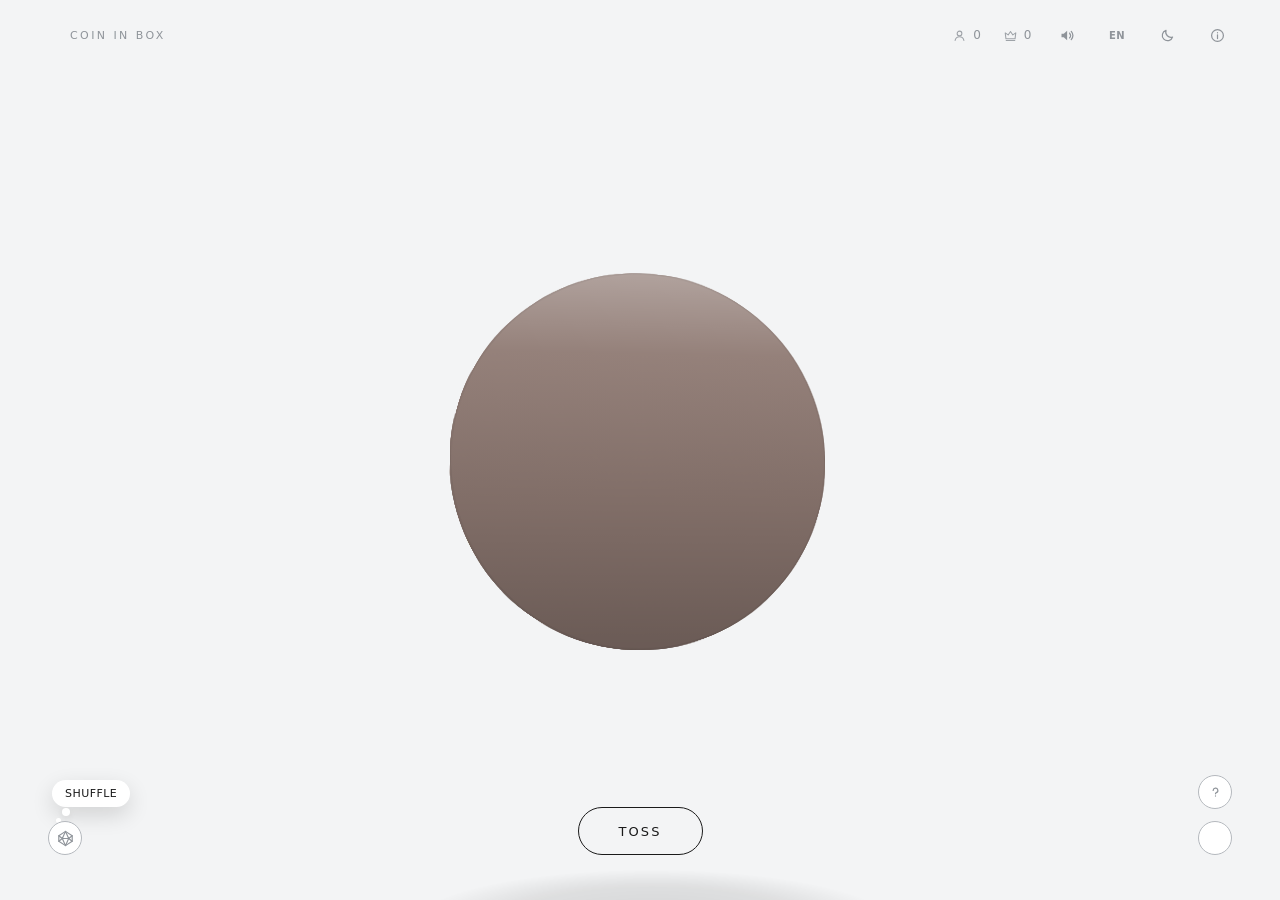
==== index.html @ 604a8e52 "deploy: maycristina/coin-in-box-fonte@d5556378e08afbc11919fba3c4a39d6622971dbf" ====
<!doctype html>
<html lang="pt-BR">

<head>
  <!-- © 2026 Mayara Cristina Nascimento. Todos os direitos reservados. https://maycristina.github.io -->
  <meta charset="utf-8">
  <meta name="viewport" content="width=device-width,initial-scale=1,viewport-fit=cover">
  <title>Coin in box</title>
  <meta name="description"
    content="Coin in box é um jogo simples, que consiste em se atirar uma moeda ao ar para então verificar qual de seus lados ficou voltado para cima após sua queda.">
  <meta property="og:title" content="Coin in box">
  <meta property="og:description"
    content="Coin in box é um jogo simples, que consiste em se atirar uma moeda ao ar para então verificar qual de seus lados ficou voltado para cima após sua queda.">
  <meta property="og:locale" content="pt_BR">
  <meta property="og:locale:alternate" content="en_US">
  <meta name="twitter:card" content="summary">
  <meta name="twitter:title" content="Coin in box">
  <meta name="twitter:description"
    content="Coin in box is a simple game: you toss a coin into the air and then check which side landed face up.">
  <meta name="color-scheme" content="light dark">
  <script>
    (function () {
      var t = null;
      try { t = localStorage.getItem('coin-in-box:tema'); } catch (e) { }
      if (t !== 'claro' && t !== 'escuro') t = matchMedia('(prefers-color-scheme: dark)').matches ? 'escuro' : 'claro';
      document.documentElement.dataset.tema = t;
    })();
  </script>
  <meta name="robots" content="noimageindex">
  <link rel="icon" type="image/png" href="/favicon.png">
  <link rel="apple-touch-icon" href="/favicon.png">
  <script type='module' src='https://static.cloudflareinsights.com/beacon.min.js'
    data-cf-beacon='{"token": "fbd215c108ed4c8486694c6825f709f1"}'></script>
  <script type="module" crossorigin src="/assets/jogo-BWzRrnG4.js"></script>
  <link rel="modulepreload" crossorigin href="/assets/modulepreload-polyfill-B5Qt9EMX.js">
  <link rel="modulepreload" crossorigin href="/assets/textos-SmSfAekN.js">
  <link rel="stylesheet" crossorigin href="/assets/jogo-B8vvlmWL.css">
</head>

<body>
  <div id="app"></div>
</body>

</html>
---- assets/jogo-B8vvlmWL.css ----
:root{color-scheme:light;--fundo: #f3f4f5;--painel: #fff;--suave: #eceef0;--suave-2: #e4e7ea;--linha: #e6e8eb;--tinta: #1a1a1a;--apagado: #8f949a;--tenue: #b4b8bd;--contraste: #fff;--veu: rgba(0, 0, 0, .32);--sombra-painel: 0 10px 30px rgba(0, 0, 0, .16);--raio: clamp(78px, min(27vw, 21vh), 190px);--espessura: 16px}:root[data-tema=escuro]{color-scheme:dark;--fundo: #121417;--painel: #1d2024;--suave: #2a2e33;--suave-2: #33383e;--linha: #2c3035;--tinta: #eceef0;--apagado: #8b9198;--tenue: #565c63;--contraste: #121417;--veu: rgba(0, 0, 0, .55);--sombra-painel: 0 12px 34px rgba(0, 0, 0, .55)}*{margin:0;padding:0;box-sizing:border-box}html,body{min-height:100%;min-height:100dvh;overflow-x:hidden;overscroll-behavior:none;background:var(--fundo)}body{background:var(--fundo);transition:background-color .3s ease,color .3s ease;font-family:ui-sans-serif,system-ui,-apple-system,Segoe UI,Roboto,sans-serif;color:var(--tinta);-webkit-font-smoothing:antialiased;touch-action:manipulation;-webkit-tap-highlight-color:transparent}.sala{position:fixed;top:0;right:0;bottom:0;left:0;z-index:0;perspective:1400px;perspective-origin:50% 46%;display:grid;place-items:center}.rig{position:relative;grid-area:1 / 1;transform-style:preserve-3d;will-change:transform;transition:opacity .22s ease}.rig.corte{opacity:0}.arco{transform-style:preserve-3d;will-change:transform}.moeda{position:relative;width:calc(var(--raio) * 2);height:calc(var(--raio) * 2);transform-style:preserve-3d;will-change:transform;cursor:pointer;touch-action:none}.face{position:absolute;top:0;right:0;bottom:0;left:0;width:100%;height:100%;border-radius:50%;overflow:hidden;backface-visibility:hidden;-webkit-backface-visibility:hidden}.face canvas{display:block;width:100%;height:100%;transform:scale(var(--zoom, 1))}.sala,.imagem-protegida{user-select:none;-webkit-user-select:none;-webkit-touch-callout:none;-webkit-user-drag:none}.imagem-protegida{display:block}.frente{transform:translateZ(calc(var(--espessura) / 2))}.verso{transform:rotateX(180deg) translateZ(calc(var(--espessura) / 2))}.canto{position:absolute;top:0;right:0;bottom:0;left:0;transform-style:preserve-3d;pointer-events:none}.canto i{position:absolute;top:1px;right:1px;bottom:1px;left:1px;border-radius:50%;background:linear-gradient(to bottom,#ffffff4d,#ffffff0d 22%,#0000001a 62%,#00000042),var(--cor-canto, #b9bec5);box-shadow:inset 0 0 0 1px #00000014}.sombra{position:absolute;left:50%;top:50%;width:calc(var(--raio) * 2);height:calc(var(--raio) * 2);margin:calc(var(--raio) * -1) 0 0 calc(var(--raio) * -1);border-radius:50%;background:radial-gradient(closest-side,#00000057,#0000003d 52%,#0000 84%);transform:rotateX(-90deg) translateZ(calc(var(--raio) * 2.35 + var(--espessura)));will-change:transform,opacity;pointer-events:none}.spinner{position:relative;grid-area:1 / 1;width:calc(var(--raio) * .55);height:calc(var(--raio) * .55);border-radius:50%;border:3px solid var(--tenue);border-top-color:var(--tinta);opacity:0;transition:opacity .2s ease;pointer-events:none;animation:girar .8s linear infinite}.spinner.visivel{opacity:1}@keyframes girar{to{transform:rotate(360deg)}}@media(prefers-reduced-motion:reduce){.spinner{animation:none}}.ui{position:fixed;top:0;right:0;bottom:0;left:0;z-index:1;pointer-events:none;display:flex;flex-direction:column;justify-content:space-between;padding:calc(20px + env(safe-area-inset-top)) calc(clamp(16px,5vw,48px) + env(safe-area-inset-right)) calc(clamp(22px,5vh,56px) + env(safe-area-inset-bottom)) calc(clamp(16px,5vw,48px) + env(safe-area-inset-left))}.topo{display:flex;justify-content:space-between;align-items:center;min-height:30px;gap:16px}.rotulo{display:flex;align-items:center;gap:7px;min-width:0;font-size:11px;line-height:1;letter-spacing:.22em;text-transform:uppercase;color:var(--apagado);font-variant-numeric:tabular-nums}.rotulo span{overflow:hidden;text-overflow:ellipsis;white-space:nowrap}.rotulo .bandeira{width:15px;height:11px;object-fit:cover;border-radius:2px;opacity:.45;flex:none}.direita{display:flex;align-items:center;flex:none;gap:clamp(10px,2.4vw,20px)}.placar{display:flex;align-items:center;gap:clamp(14px,3vw,22px);color:var(--apagado)}.som{pointer-events:auto;display:inline-flex;align-items:center;justify-content:center;width:30px;height:30px;min-height:0;padding:0;margin:0;border:none;border-radius:50%;background:transparent;color:var(--apagado);text-transform:none;letter-spacing:normal;transition:color .25s ease,background .25s ease,transform .2s ease}#somToggle:hover{background:transparent;color:var(--tinta)}#somToggle:active{background:transparent;color:var(--tinta);transform:scale(.9)}#somToggle:focus-visible{outline:2px solid var(--tinta);outline-offset:2px}.som .mudox{opacity:0;transition:opacity .2s ease}.som[aria-pressed=true] .onda{opacity:0}.som[aria-pressed=true] .mudox{opacity:1}@media(hover:none){#somToggle:hover{color:var(--apagado)}#somToggle:active{color:var(--tinta)}}.idioma{pointer-events:auto;display:inline-flex;align-items:center;justify-content:center;width:30px;height:30px;min-height:0;padding:0;border:none;border-radius:50%;background:transparent;color:var(--apagado);font-size:10px;font-weight:600;letter-spacing:.03em;text-transform:none;transition:color .25s ease,background .25s ease,transform .2s ease}#idiomaBtn:hover{background:transparent;color:var(--tinta)}#idiomaBtn:active{background:transparent;color:var(--tinta);transform:scale(.9)}#idiomaBtn:focus-visible{outline:2px solid var(--tinta);outline-offset:2px}.tema{pointer-events:auto;display:inline-flex;align-items:center;justify-content:center;width:30px;height:30px;min-height:0;padding:0;border:none;border-radius:50%;background:transparent;color:var(--apagado);text-transform:none;letter-spacing:normal;transition:color .25s ease,background .25s ease,transform .2s ease}#temaBtn:hover{background:transparent;color:var(--tinta)}#temaBtn:active{background:transparent;color:var(--tinta);transform:scale(.9)}#temaBtn:focus-visible{outline:2px solid var(--tinta);outline-offset:2px}.menu-info-btn{pointer-events:auto;display:inline-flex;align-items:center;justify-content:center;width:30px;height:30px;min-height:0;padding:0;border:none;border-radius:50%;background:transparent;color:var(--apagado);text-transform:none;letter-spacing:normal;transition:color .25s ease,background .25s ease,transform .2s ease}#menuInfoBtn:hover{background:transparent;color:var(--tinta)}#menuInfoBtn:active{background:transparent;color:var(--tinta);transform:scale(.9)}#menuInfoBtn:focus-visible{outline:2px solid var(--tinta);outline-offset:2px}@media(hover:none){#idiomaBtn:hover{color:var(--apagado)}#idiomaBtn:active{color:var(--tinta)}#menuInfoBtn:hover,#temaBtn:hover{color:var(--apagado)}#menuInfoBtn:active{color:var(--tinta)}}.menu-info-painel{position:fixed;top:calc(58px + env(safe-area-inset-top));right:calc(clamp(16px,5vw,48px) + env(safe-area-inset-right));z-index:6;pointer-events:auto;width:min(270px,calc(100vw - 32px));background:var(--painel);border-radius:16px;padding:14px 16px;box-shadow:var(--sombra-painel)}.menu-info-fechar{position:absolute;top:17px;right:8px;display:inline-flex;align-items:center;justify-content:center;min-height:0;width:22px;height:22px;padding:0;border:none;background:transparent;color:var(--tenue);font-size:16px;line-height:1;letter-spacing:normal;text-transform:none;border-radius:50%}#menuInfoFechar:hover{background:var(--suave);color:var(--tinta)}#menuInfoFechar:active{transform:scale(.9)}.menu-info-voltar{position:absolute;top:17px;left:8px;min-height:0;width:22px;height:22px;padding:0;border:none;background:transparent;color:var(--tenue);letter-spacing:normal;text-transform:none;border-radius:50%;display:inline-flex;align-items:center;justify-content:center}#menuInfoVoltar:hover{background:var(--suave);color:var(--tinta)}#menuInfoVoltar:active{transform:scale(.9)}.menu-info-lista{list-style:none;display:flex;flex-direction:column;gap:2px;padding-top:24px}.menu-info-lista button{display:block;width:100%;min-height:0;padding:10px 8px;border:none;border-radius:10px;background:transparent;color:var(--tinta);font:inherit;font-size:13px;font-weight:500;letter-spacing:normal;text-transform:none;text-align:left;cursor:pointer;transition:background .2s ease}.menu-info-lista a{display:block;padding:10px 8px;border-radius:10px;color:var(--tinta);font-size:13px;font-weight:500;text-decoration:none;transition:background .2s ease}.menu-info-lista a:hover{background:var(--suave)}.menu-info-lista a:active{background:var(--suave-2)}.menu-info-lista a:focus-visible{outline:2px solid var(--tinta);outline-offset:-2px}.menu-info-lista button:hover{background:var(--suave);color:var(--tinta)}.menu-info-lista button:active{transform:none;background:var(--suave-2)}.menu-info-lista button:focus-visible{outline:2px solid var(--tinta);outline-offset:-2px}.menu-info-conteudo{padding-top:0}.menu-info-rolagem{max-height:calc(100vh - 190px - env(safe-area-inset-top) - env(safe-area-inset-bottom));max-height:calc(100dvh - 190px - env(safe-area-inset-top) - env(safe-area-inset-bottom));overflow-y:auto;overscroll-behavior:contain;scrollbar-width:thin;margin-right:-10px;padding-right:10px}.menu-info-secao+.menu-info-secao{margin-top:4px}.menu-info-subtitulo{font-size:12.5px;font-weight:600;margin-bottom:4px}.menu-info-itens{font-size:12.5px;line-height:1.5;color:var(--tinta);margin:0 0 12px;padding-left:16px}.menu-info-itens li+li{margin-top:6px}.menu-info-titulo{font-size:13px;font-weight:600;line-height:28px;padding-right:20px;padding-left:18px;margin-bottom:8px}.menu-info-cabeca{display:flex;align-items:center;gap:6px;margin-bottom:8px;padding-right:28px}.menu-info-cabeca .menu-info-titulo{flex:1;padding-right:0;margin-bottom:0}.menu-info-ouvir{text-decoration:none;flex:none;display:inline-flex;align-items:center;justify-content:center;width:26px;height:26px;min-height:0;padding:0;border:1px solid var(--linha);border-radius:50%;background:transparent;color:var(--apagado);letter-spacing:normal;text-transform:none}.curiosidade-cabeca{display:flex;align-items:center;gap:6px;margin-bottom:8px;padding-right:28px}.curiosidade-cabeca .curiosidade-titulo{flex:1;padding-right:0;margin-bottom:0}#lerCuriosidade:hover:not(:disabled),#lerSobre:hover:not(:disabled),.menu-info-abrir:hover{background:var(--suave);color:var(--tinta)}#lerCuriosidade[aria-pressed=true],#lerSobre[aria-pressed=true]{border-color:var(--tinta);color:var(--tinta)}#lerCuriosidade:focus-visible,#lerSobre:focus-visible,.menu-info-abrir:focus-visible{outline:2px solid var(--tinta);outline-offset:2px}.menu-info-texto{font-size:12.5px;line-height:1.5;color:var(--tinta);margin-bottom:12px}.menu-info-email{width:100%;min-height:42px;padding:11px 20px;font-size:12px}.marca{display:inline-flex;align-items:center;gap:7px}.marca svg{display:block;flex:none;opacity:.85}.marca b{font-size:12px;font-weight:500;letter-spacing:.06em;font-variant-numeric:tabular-nums;min-width:1ch}.pop-placar{position:fixed;left:0;top:0;transform:translate(-50%);font-size:12px;font-weight:600;letter-spacing:.04em;font-variant-numeric:tabular-nums;color:var(--tinta);opacity:0;pointer-events:none;z-index:2}.pop-placar.subindo{animation:subirPlacar 2.7s ease-out}@keyframes subirPlacar{0%{opacity:1;transform:translate(-50%)}to{opacity:0;transform:translate(-50%,var(--dist, -60px))}}@media(prefers-reduced-motion:reduce){.pop-placar.subindo{animation:desvanecerPlacar 2.7s ease-out}}@keyframes desvanecerPlacar{0%{opacity:1}to{opacity:0}}.rodape{display:flex;flex-direction:column;align-items:center;gap:clamp(12px,2.4vh,22px)}button{pointer-events:auto;font:inherit;font-size:13px;font-weight:500;letter-spacing:.16em;text-transform:uppercase;min-height:48px;padding:15px clamp(30px,9vw,40px);border:1px solid var(--tinta);background:transparent;color:var(--tinta);border-radius:999px;cursor:pointer;transition:background .35s ease,color .35s ease,opacity .35s ease,transform .2s ease}button:hover:not(:disabled){background:var(--tinta);color:var(--contraste)}button:active:not(:disabled){transform:scale(.97)}button:disabled{opacity:.25;cursor:default}button:focus-visible{outline:2px solid var(--tinta);outline-offset:4px}#jogar svg{vertical-align:middle}#jogar.modo-icone{width:48px;height:48px;min-height:0;padding:0;border-radius:50%;letter-spacing:normal;text-transform:none}.bandeira-btn{position:absolute;right:calc(clamp(16px,5vw,48px) + env(safe-area-inset-right));bottom:calc(clamp(22px,5vh,56px) + env(safe-area-inset-bottom));pointer-events:auto;display:inline-flex;align-items:center;justify-content:center;width:34px;height:34px;min-height:0;padding:0;border:1px solid var(--tenue);border-radius:50%;background:var(--painel);overflow:hidden;transition:transform .2s ease,border-color .25s ease}.bandeira-btn canvas{width:100%;height:100%;object-fit:cover;display:block}#trocarMoeda:hover{background:var(--painel);border-color:var(--tinta)}#trocarMoeda:active{background:var(--painel);transform:scale(.9)}#trocarMoeda:focus-visible{outline:2px solid var(--tinta);outline-offset:3px}.diag-sensor{position:fixed;top:calc(8px + env(safe-area-inset-top));left:8px;z-index:20;pointer-events:none;display:flex;flex-direction:column;gap:2px;background:#000000c7;color:#fff;font-size:10px;line-height:1.4;font-family:ui-monospace,monospace;padding:8px 10px;border-radius:8px;max-width:220px}.diag-sensor b{font-size:10px;margin-bottom:2px}.aleatorio-dica{position:absolute;left:calc(clamp(16px,5vw,48px) + env(safe-area-inset-left) + 4px);bottom:calc(clamp(22px,5vh,56px) + env(safe-area-inset-bottom) + 48px);z-index:1;pointer-events:none;background:var(--painel);color:var(--tinta);font-size:11px;font-weight:500;letter-spacing:.04em;text-transform:uppercase;white-space:nowrap;padding:7px 13px;border-radius:999px;box-shadow:0 8px 22px #00000024}.aleatorio-dica:before,.aleatorio-dica:after{content:"";position:absolute;border-radius:50%;background:var(--painel);box-shadow:0 3px 8px #0000001a}.aleatorio-dica:before{left:10px;bottom:-9px;width:8px;height:8px}.aleatorio-dica:after{left:4px;bottom:-16px;width:5px;height:5px}.aleatorio-btn{position:absolute;left:calc(clamp(16px,5vw,48px) + env(safe-area-inset-left));bottom:calc(clamp(22px,5vh,56px) + env(safe-area-inset-bottom));z-index:1;pointer-events:auto;display:inline-flex;align-items:center;justify-content:center;width:34px;height:34px;min-height:0;padding:0;border:1px solid var(--tenue);border-radius:50%;background:var(--painel);color:var(--apagado);transition:transform .2s ease,border-color .25s ease,color .25s ease}#aleatorioBtn:hover:not(:disabled){background:var(--painel);border-color:var(--tinta);color:var(--tinta)}#aleatorioBtn:active:not(:disabled){background:var(--painel);transform:scale(.9)}#aleatorioBtn:focus-visible{outline:2px solid var(--tinta);outline-offset:3px}@media(hover:none){#aleatorioBtn:hover:not(:disabled){border-color:var(--tenue);color:var(--apagado)}#aleatorioBtn:active:not(:disabled){border-color:var(--tinta);color:var(--tinta)}}.curiosidade-btn{position:absolute;right:calc(clamp(16px,5vw,48px) + env(safe-area-inset-right));bottom:calc(clamp(22px,5vh,56px) + env(safe-area-inset-bottom) + 46px);z-index:1;pointer-events:auto;display:inline-flex;align-items:center;justify-content:center;width:34px;height:34px;min-height:0;padding:0;border:1px solid var(--tenue);border-radius:50%;background:var(--painel);color:var(--apagado);transition:transform .2s ease,border-color .25s ease,color .25s ease}#curiosidadeBtn:hover{background:var(--painel);border-color:var(--tinta);color:var(--tinta)}#curiosidadeBtn:active{background:var(--painel);transform:scale(.9)}#curiosidadeBtn:focus-visible{outline:2px solid var(--tinta);outline-offset:3px}.curiosidade-btn.piscando{animation:piscarCuriosidade .8s ease-in-out 2}@keyframes piscarCuriosidade{0%,to{transform:scale(1);border-color:var(--tenue)}50%{transform:scale(1.16);border-color:var(--tinta);color:var(--tinta)}}@media(prefers-reduced-motion:reduce){.curiosidade-btn.piscando{animation:none}}.curiosidade-painel{position:fixed;right:calc(clamp(16px,5vw,48px) + env(safe-area-inset-right));bottom:calc(clamp(22px,5vh,56px) + env(safe-area-inset-bottom) + 90px);z-index:3;pointer-events:auto;width:min(260px,calc(100vw - 32px));background:var(--painel);border-radius:16px;padding:14px 16px;box-shadow:var(--sombra-painel)}.curiosidade-fade-enter-active,.curiosidade-fade-leave-active{transition:opacity .18s ease,transform .18s ease}.curiosidade-fade-enter-from,.curiosidade-fade-leave-to{opacity:0;transform:translateY(6px)}@media(prefers-reduced-motion:reduce){.curiosidade-fade-enter-active,.curiosidade-fade-leave-active{transition:none}}.curiosidade-fechar{position:absolute;top:17px;right:8px;display:inline-flex;align-items:center;justify-content:center;min-height:0;width:22px;height:22px;padding:0;border:none;background:transparent;color:var(--tenue);font-size:16px;line-height:1;letter-spacing:normal;text-transform:none;border-radius:50%}#curiosidadeFechar:hover{background:var(--suave);color:var(--tinta)}#curiosidadeFechar:active{transform:scale(.9)}.curiosidade-titulo{font-size:13px;font-weight:600;line-height:28px;padding-right:20px;margin-bottom:8px}.curiosidade-lista{list-style:none;display:flex;flex-direction:column;gap:7px}.curiosidade-lista li{display:flex;flex-direction:column;gap:1px}.curiosidade-lista b{font-size:10px;font-weight:600;letter-spacing:.08em;text-transform:uppercase;color:var(--apagado)}.curiosidade-lista span{font-size:12.5px;line-height:1.4;color:var(--tinta)}.folha{position:fixed;top:0;right:0;bottom:0;left:0;z-index:5;display:flex;align-items:flex-end;justify-content:center}.folha-fundo{position:absolute;top:0;right:0;bottom:0;left:0;background:var(--veu);opacity:0;transition:opacity .3s ease;pointer-events:auto}.folha.aberta .folha-fundo{opacity:1}.folha-painel{position:relative;pointer-events:auto;display:flex;flex-direction:column;width:min(440px,100%);max-height:68vh;max-height:68dvh;background:var(--painel);border-radius:20px 20px 0 0;box-shadow:0 -12px 34px #00000024;opacity:0;transform:translateY(36px);transition:transform .26s cubic-bezier(.55,0,.75,.4),opacity .22s ease-in}.folha.aberta .folha-painel{opacity:1;transform:none;transition:transform .38s cubic-bezier(.23,1,.32,1),opacity .3s ease-out}.folha-topo{display:flex;gap:8px;padding:16px calc(18px + env(safe-area-inset-right)) 10px calc(18px + env(safe-area-inset-left));border-bottom:1px solid var(--linha)}.busca-moeda{flex:1;min-width:0;display:flex;align-items:center;gap:8px;height:38px;padding:0 14px;border-radius:999px;background:var(--suave);color:var(--apagado);transition:box-shadow .2s ease,background .2s ease}.busca-moeda:focus-within{background:var(--painel);box-shadow:inset 0 0 0 1.5px var(--tinta);color:var(--tinta)}.busca-moeda svg{flex:none}.busca-moeda input{flex:1;min-width:0;height:100%;border:none;outline:none;background:transparent;color:var(--tinta);font:inherit;font-size:13px}.busca-moeda input::placeholder{color:var(--apagado)}.busca-moeda input::-webkit-search-cancel-button{cursor:pointer}.ordem-moeda{position:relative;flex:none;display:flex;align-items:center;color:var(--apagado)}.ordem-moeda select{-moz-appearance:none;appearance:none;-webkit-appearance:none;height:38px;padding:0 28px 0 14px;border:1px solid var(--linha);border-radius:999px;background:var(--painel);color:var(--tinta);font:inherit;font-size:12px;font-weight:500;cursor:pointer;transition:border-color .2s ease}.ordem-moeda select:hover{border-color:var(--tenue)}.ordem-moeda select:focus-visible{outline:2px solid var(--tinta);outline-offset:2px}.ordem-moeda svg{position:absolute;right:12px;pointer-events:none}.folha-lista{overflow-y:auto;overscroll-behavior:contain;padding:8px calc(18px + env(safe-area-inset-right)) calc(22px + env(safe-area-inset-bottom)) calc(18px + env(safe-area-inset-left))}.folha-vazia{padding:22px 10px;font-size:13px;color:var(--apagado);text-align:center}.opcao-moeda{display:flex;align-items:center;gap:14px;width:100%;min-height:0;padding:12px 10px;border:none;border-radius:14px;background:transparent;color:var(--tinta);font:inherit;font-size:13px;letter-spacing:normal;text-transform:none;text-align:left;cursor:pointer;transition:background .2s ease}button.opcao-moeda:hover:not(:disabled){background:var(--suave);color:var(--tinta)}button.opcao-moeda:active:not(:disabled){transform:none}.opcao-moeda:focus-visible{outline:2px solid var(--tinta);outline-offset:-2px}.opcao-texto{display:flex;flex-direction:column;gap:2px;min-width:0}.opcao-nome,.opcao-ano{overflow:hidden;text-overflow:ellipsis;white-space:nowrap}.opcao-ano{font-size:11px;color:var(--apagado)}.opcao-moeda canvas{width:28px;height:20px;object-fit:cover;border-radius:3px;flex:none;box-shadow:0 0 0 1px #00000014}.apenas-leitor{position:absolute;width:1px;height:1px;overflow:hidden;clip:rect(0 0 0 0);white-space:nowrap}@media(max-height:520px){.ui{justify-content:flex-end}.topo{display:none}button{min-height:44px;padding:12px 28px;font-size:12px}#jogar.modo-icone{width:44px;height:44px}}@media(max-width:400px){.rotulo{font-size:10px;letter-spacing:.16em}.placar{gap:10px}.direita{gap:4px}.topo{gap:8px}.marca svg{width:12px;height:12px}}@media(hover:none){button:hover:not(:disabled){background:transparent;color:var(--tinta)}button:active:not(:disabled){background:var(--tinta);color:var(--contraste)}#trocarMoeda:hover{border-color:var(--tenue)}#trocarMoeda:active{border-color:var(--tinta)}#curiosidadeBtn:hover{border-color:var(--tenue);color:var(--apagado)}#curiosidadeBtn:active{border-color:var(--tinta);color:var(--tinta)}}@media(prefers-reduced-motion:reduce){.folha-fundo,.folha-painel,.folha.aberta .folha-painel{transition:none}}.menu-info-creditos{margin-top:10px;padding-top:10px;border-top:1px solid var(--linha);font-size:11px;color:var(--tenue)}.menu-info-creditos a{color:inherit;text-decoration:none}.menu-info-estrela{display:inline-flex;vertical-align:-1px;margin-left:4px}
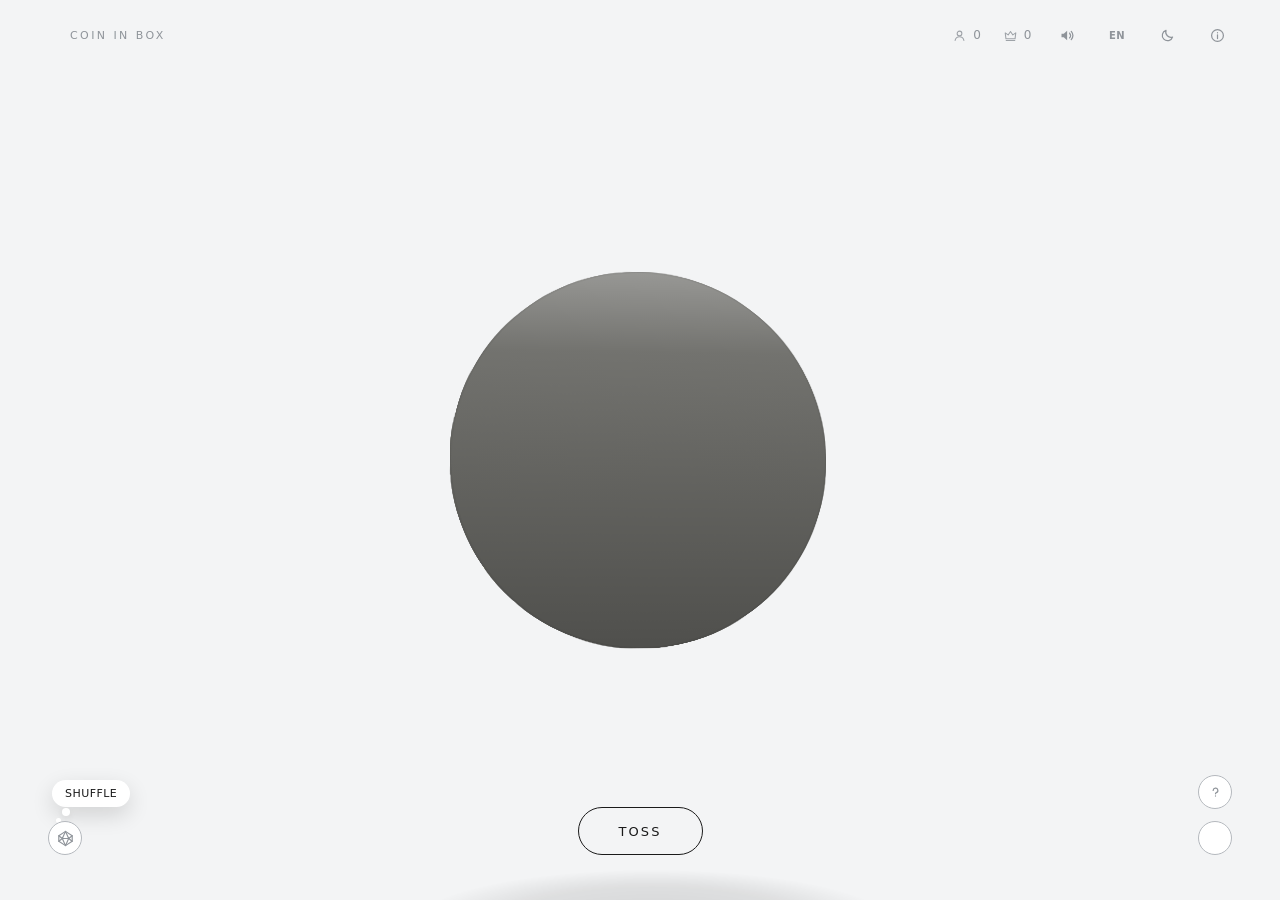
==== commit 33c1559b: "deploy: maycristina/coin-in-box-fonte@68b2341c80832668ac6802c70911c165b9a19e3e" ====
--- a/index.html
+++ b/index.html
@@ -31,9 +31,9 @@
   <link rel="apple-touch-icon" href="/favicon.png">
   <script type='module' src='https://static.cloudflareinsights.com/beacon.min.js'
     data-cf-beacon='{"token": "fbd215c108ed4c8486694c6825f709f1"}'></script>
-  <script type="module" crossorigin src="/assets/jogo-BWzRrnG4.js"></script>
+  <script type="module" crossorigin src="/assets/jogo-D9n7OBgX.js"></script>
   <link rel="modulepreload" crossorigin href="/assets/modulepreload-polyfill-B5Qt9EMX.js">
-  <link rel="modulepreload" crossorigin href="/assets/textos-SmSfAekN.js">
+  <link rel="modulepreload" crossorigin href="/assets/assinatura-mabo-D3O7gm_O.js">
   <link rel="stylesheet" crossorigin href="/assets/jogo-B8vvlmWL.css">
 </head>
 
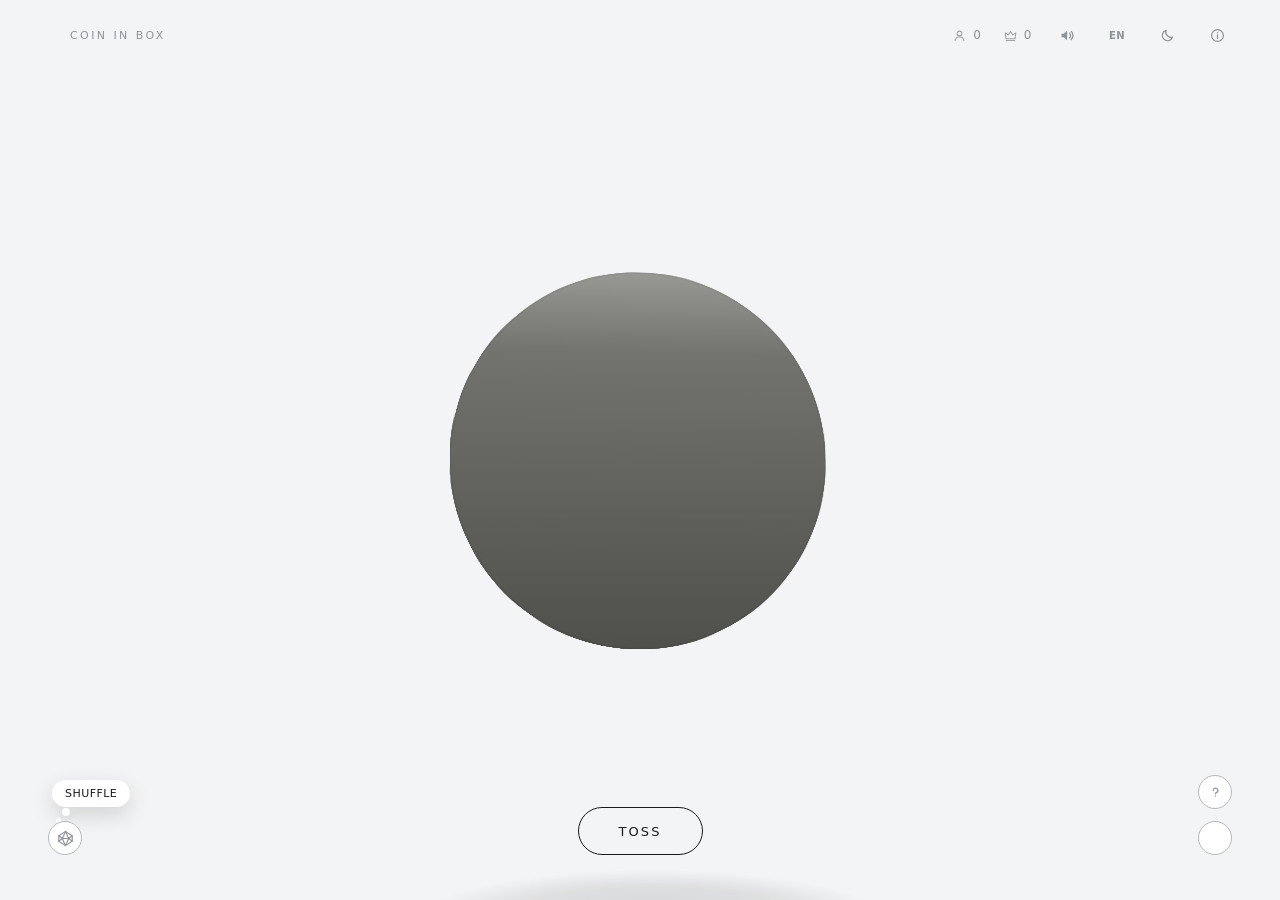
==== commit 4f82f9c1: "deploy: maycristina/coin-in-box-fonte@f8c712ee18a3e2e1ae81a36dc5ff9ac5496b08c7" ====
--- a/index.html
+++ b/index.html
@@ -31,10 +31,12 @@
   <link rel="apple-touch-icon" href="/favicon.png">
   <script type='module' src='https://static.cloudflareinsights.com/beacon.min.js'
     data-cf-beacon='{"token": "fbd215c108ed4c8486694c6825f709f1"}'></script>
-  <script type="module" crossorigin src="/assets/jogo-D9n7OBgX.js"></script>
+  <script type="module" crossorigin src="/assets/jogo-BGwjHKmy.js"></script>
   <link rel="modulepreload" crossorigin href="/assets/modulepreload-polyfill-B5Qt9EMX.js">
-  <link rel="modulepreload" crossorigin href="/assets/assinatura-mabo-D3O7gm_O.js">
-  <link rel="stylesheet" crossorigin href="/assets/jogo-B8vvlmWL.css">
+  <link rel="modulepreload" crossorigin href="/assets/moedas-C1ZsExzO.js">
+  <link rel="modulepreload" crossorigin href="/assets/assinatura-mabo-Dvs5xHYO.js">
+  <link rel="modulepreload" crossorigin href="/assets/api-Bh2g7rTV.js">
+  <link rel="stylesheet" crossorigin href="/assets/jogo-_RfwcXI3.css">
 </head>
 
 <body>
--- a/assets/jogo-_RfwcXI3.css
+++ b/assets/jogo-_RfwcXI3.css
@@ -0,0 +1 @@
+:root{color-scheme:light;--fundo: #f3f4f5;--painel: #fff;--suave: #eceef0;--suave-2: #e4e7ea;--linha: #e6e8eb;--tinta: #1a1a1a;--apagado: #8f949a;--tenue: #b4b8bd;--contraste: #fff;--veu: rgba(0, 0, 0, .32);--sombra-painel: 0 10px 30px rgba(0, 0, 0, .16);--raio: clamp(78px, min(27vw, 21vh), 190px);--espessura: 16px}:root[data-tema=escuro]{color-scheme:dark;--fundo: #121417;--painel: #1d2024;--suave: #2a2e33;--suave-2: #33383e;--linha: #2c3035;--tinta: #eceef0;--apagado: #8b9198;--tenue: #565c63;--contraste: #121417;--veu: rgba(0, 0, 0, .55);--sombra-painel: 0 12px 34px rgba(0, 0, 0, .55)}*{margin:0;padding:0;box-sizing:border-box}html,body{min-height:100%;min-height:100dvh;overflow-x:hidden;overscroll-behavior:none;background:var(--fundo)}body{background:var(--fundo);transition:background-color .3s ease,color .3s ease;font-family:ui-sans-serif,system-ui,-apple-system,Segoe UI,Roboto,sans-serif;color:var(--tinta);-webkit-font-smoothing:antialiased;touch-action:manipulation;-webkit-tap-highlight-color:transparent}.sala{position:fixed;top:0;right:0;bottom:0;left:0;z-index:0;perspective:1400px;perspective-origin:50% 46%;display:grid;place-items:center}.rig{position:relative;grid-area:1 / 1;transform-style:preserve-3d;will-change:transform;transition:opacity .22s ease}.rig.corte{opacity:0}.arco{transform-style:preserve-3d;will-change:transform}.moeda{position:relative;width:calc(var(--raio) * 2);height:calc(var(--raio) * 2);transform-style:preserve-3d;will-change:transform;cursor:pointer;touch-action:none}.face{position:absolute;top:0;right:0;bottom:0;left:0;width:100%;height:100%;border-radius:50%;overflow:hidden;backface-visibility:hidden;-webkit-backface-visibility:hidden}.face canvas{display:block;width:100%;height:100%;transform:scale(var(--zoom, 1))}.sala,.imagem-protegida{user-select:none;-webkit-user-select:none;-webkit-touch-callout:none;-webkit-user-drag:none}.imagem-protegida{display:block}.frente{transform:translateZ(calc(var(--espessura) / 2))}.verso{transform:rotateX(180deg) translateZ(calc(var(--espessura) / 2))}.canto{position:absolute;top:0;right:0;bottom:0;left:0;transform-style:preserve-3d;pointer-events:none}.canto i{position:absolute;top:1px;right:1px;bottom:1px;left:1px;border-radius:50%;background:linear-gradient(to bottom,#ffffff4d,#ffffff0d 22%,#0000001a 62%,#00000042),var(--cor-canto, #b9bec5);box-shadow:inset 0 0 0 1px #00000014}.sombra{position:absolute;left:50%;top:50%;width:calc(var(--raio) * 2);height:calc(var(--raio) * 2);margin:calc(var(--raio) * -1) 0 0 calc(var(--raio) * -1);border-radius:50%;background:radial-gradient(closest-side,#00000057,#0000003d 52%,#0000 84%);transform:rotateX(-90deg) translateZ(calc(var(--raio) * 2.35 + var(--espessura)));will-change:transform,opacity;pointer-events:none}.spinner{position:relative;grid-area:1 / 1;width:calc(var(--raio) * .55);height:calc(var(--raio) * .55);border-radius:50%;border:3px solid var(--tenue);border-top-color:var(--tinta);opacity:0;transition:opacity .2s ease;pointer-events:none;animation:girar .8s linear infinite}.spinner.visivel{opacity:1}@keyframes girar{to{transform:rotate(360deg)}}@media(prefers-reduced-motion:reduce){.spinner{animation:none}}.ui{position:fixed;top:0;right:0;bottom:0;left:0;z-index:1;pointer-events:none;display:flex;flex-direction:column;justify-content:space-between;padding:calc(20px + env(safe-area-inset-top)) calc(clamp(16px,5vw,48px) + env(safe-area-inset-right)) calc(clamp(22px,5vh,56px) + env(safe-area-inset-bottom)) calc(clamp(16px,5vw,48px) + env(safe-area-inset-left))}.topo{display:flex;justify-content:space-between;align-items:center;min-height:30px;gap:16px}.rotulo{display:flex;align-items:center;gap:7px;min-width:0;font-size:11px;line-height:1;letter-spacing:.22em;text-transform:uppercase;color:var(--apagado);font-variant-numeric:tabular-nums}.rotulo span{overflow:hidden;text-overflow:ellipsis;white-space:nowrap}.rotulo .bandeira{width:15px;height:11px;object-fit:cover;border-radius:2px;opacity:.45;flex:none}.direita{display:flex;align-items:center;flex:none;gap:clamp(10px,2.4vw,20px)}.placar{display:flex;align-items:center;gap:clamp(14px,3vw,22px);color:var(--apagado)}.som{pointer-events:auto;display:inline-flex;align-items:center;justify-content:center;width:30px;height:30px;min-height:0;padding:0;margin:0;border:none;border-radius:50%;background:transparent;color:var(--apagado);text-transform:none;letter-spacing:normal;transition:color .25s ease,background .25s ease,transform .2s ease}#somToggle:hover{background:transparent;color:var(--tinta)}#somToggle:active{background:transparent;color:var(--tinta);transform:scale(.9)}#somToggle:focus-visible{outline:2px solid var(--tinta);outline-offset:2px}.som .mudox{opacity:0;transition:opacity .2s ease}.som[aria-pressed=true] .onda{opacity:0}.som[aria-pressed=true] .mudox{opacity:1}@media(hover:none){#somToggle:hover{color:var(--apagado)}#somToggle:active{color:var(--tinta)}}.idioma{pointer-events:auto;display:inline-flex;align-items:center;justify-content:center;width:30px;height:30px;min-height:0;padding:0;border:none;border-radius:50%;background:transparent;color:var(--apagado);font-size:10px;font-weight:600;letter-spacing:.03em;text-transform:none;transition:color .25s ease,background .25s ease,transform .2s ease}#idiomaBtn:hover{background:transparent;color:var(--tinta)}#idiomaBtn:active{background:transparent;color:var(--tinta);transform:scale(.9)}#idiomaBtn:focus-visible{outline:2px solid var(--tinta);outline-offset:2px}.tema{pointer-events:auto;display:inline-flex;align-items:center;justify-content:center;width:30px;height:30px;min-height:0;padding:0;border:none;border-radius:50%;background:transparent;color:var(--apagado);text-transform:none;letter-spacing:normal;transition:color .25s ease,background .25s ease,transform .2s ease}#temaBtn:hover{background:transparent;color:var(--tinta)}#temaBtn:active{background:transparent;color:var(--tinta);transform:scale(.9)}#temaBtn:focus-visible{outline:2px solid var(--tinta);outline-offset:2px}.menu-info-btn{pointer-events:auto;display:inline-flex;align-items:center;justify-content:center;width:30px;height:30px;min-height:0;padding:0;border:none;border-radius:50%;background:transparent;color:var(--apagado);text-transform:none;letter-spacing:normal;transition:color .25s ease,background .25s ease,transform .2s ease}#menuInfoBtn:hover{background:transparent;color:var(--tinta)}#menuInfoBtn:active{background:transparent;color:var(--tinta);transform:scale(.9)}#menuInfoBtn:focus-visible{outline:2px solid var(--tinta);outline-offset:2px}@media(hover:none){#idiomaBtn:hover{color:var(--apagado)}#idiomaBtn:active{color:var(--tinta)}#menuInfoBtn:hover,#temaBtn:hover{color:var(--apagado)}#menuInfoBtn:active{color:var(--tinta)}}.menu-info-painel{position:fixed;top:calc(58px + env(safe-area-inset-top));right:calc(clamp(16px,5vw,48px) + env(safe-area-inset-right));z-index:6;pointer-events:auto;width:min(270px,calc(100vw - 32px));background:var(--painel);border-radius:16px;padding:14px 16px;box-shadow:var(--sombra-painel)}.menu-info-fechar{position:absolute;top:17px;right:8px;display:inline-flex;align-items:center;justify-content:center;min-height:0;width:22px;height:22px;padding:0;border:none;background:transparent;color:var(--tenue);font-size:16px;line-height:1;letter-spacing:normal;text-transform:none;border-radius:50%}#menuInfoFechar:hover{background:var(--suave);color:var(--tinta)}#menuInfoFechar:active{transform:scale(.9)}.menu-info-voltar{position:absolute;top:17px;left:8px;min-height:0;width:22px;height:22px;padding:0;border:none;background:transparent;color:var(--tenue);letter-spacing:normal;text-transform:none;border-radius:50%;display:inline-flex;align-items:center;justify-content:center}#menuInfoVoltar:hover{background:var(--suave);color:var(--tinta)}#menuInfoVoltar:active{transform:scale(.9)}.menu-info-lista{list-style:none;display:flex;flex-direction:column;gap:2px;padding-top:24px}.menu-info-lista button{display:block;width:100%;min-height:0;padding:10px 8px;border:none;border-radius:10px;background:transparent;color:var(--tinta);font:inherit;font-size:13px;font-weight:500;letter-spacing:normal;text-transform:none;text-align:left;cursor:pointer;transition:background .2s ease}.menu-info-lista a{display:block;padding:10px 8px;border-radius:10px;color:var(--tinta);font-size:13px;font-weight:500;text-decoration:none;transition:background .2s ease}.menu-info-lista a:hover{background:var(--suave)}.menu-info-lista a:active{background:var(--suave-2)}.menu-info-lista a:focus-visible{outline:2px solid var(--tinta);outline-offset:-2px}.menu-info-lista button:hover{background:var(--suave);color:var(--tinta)}.menu-info-lista button:active{transform:none;background:var(--suave-2)}.menu-info-lista button:focus-visible{outline:2px solid var(--tinta);outline-offset:-2px}.menu-info-conteudo{padding-top:0}.menu-info-rolagem{max-height:calc(100vh - 190px - env(safe-area-inset-top) - env(safe-area-inset-bottom));max-height:calc(100dvh - 190px - env(safe-area-inset-top) - env(safe-area-inset-bottom));overflow-y:auto;overscroll-behavior:contain;scrollbar-width:thin;margin-right:-10px;padding-right:10px}.menu-info-secao+.menu-info-secao{margin-top:4px}.menu-info-subtitulo{font-size:12.5px;font-weight:600;margin-bottom:4px}.menu-info-itens{font-size:12.5px;line-height:1.5;color:var(--tinta);margin:0 0 12px;padding-left:16px}.menu-info-itens li+li{margin-top:6px}.menu-info-titulo{font-size:13px;font-weight:600;line-height:28px;padding-right:20px;padding-left:18px;margin-bottom:8px}.menu-info-cabeca{display:flex;align-items:center;gap:6px;margin-bottom:8px;padding-right:28px}.menu-info-cabeca .menu-info-titulo{flex:1;padding-right:0;margin-bottom:0}.menu-info-ouvir{text-decoration:none;flex:none;display:inline-flex;align-items:center;justify-content:center;width:26px;height:26px;min-height:0;padding:0;border:1px solid var(--linha);border-radius:50%;background:transparent;color:var(--apagado);letter-spacing:normal;text-transform:none}.curiosidade-cabeca{display:flex;align-items:center;gap:6px;margin-bottom:8px;padding-right:28px}.curiosidade-cabeca .curiosidade-titulo{flex:1;padding-right:0;margin-bottom:0}#lerCuriosidade:hover:not(:disabled),#lerSobre:hover:not(:disabled),.menu-info-abrir:hover{background:var(--suave);color:var(--tinta)}#lerCuriosidade[aria-pressed=true],#lerSobre[aria-pressed=true]{border-color:var(--tinta);color:var(--tinta)}#lerCuriosidade:focus-visible,#lerSobre:focus-visible,.menu-info-abrir:focus-visible{outline:2px solid var(--tinta);outline-offset:2px}.menu-info-texto{font-size:12.5px;line-height:1.5;color:var(--tinta);margin-bottom:12px}.menu-info-email{width:100%;min-height:42px;padding:11px 20px;font-size:12px}.marca{display:inline-flex;align-items:center;gap:7px}.marca svg{display:block;flex:none;opacity:.85}.marca b{font-size:12px;font-weight:500;letter-spacing:.06em;font-variant-numeric:tabular-nums;min-width:1ch}.pop-placar{position:fixed;left:0;top:0;transform:translate(-50%);font-size:12px;font-weight:600;letter-spacing:.04em;font-variant-numeric:tabular-nums;color:var(--tinta);opacity:0;pointer-events:none;z-index:2}.pop-placar.subindo{animation:subirPlacar 2.7s ease-out}@keyframes subirPlacar{0%{opacity:1;transform:translate(-50%)}to{opacity:0;transform:translate(-50%,var(--dist, -60px))}}@media(prefers-reduced-motion:reduce){.pop-placar.subindo{animation:desvanecerPlacar 2.7s ease-out}}@keyframes desvanecerPlacar{0%{opacity:1}to{opacity:0}}.rodape{display:flex;flex-direction:column;align-items:center;gap:clamp(12px,2.4vh,22px)}button{pointer-events:auto;font:inherit;font-size:13px;font-weight:500;letter-spacing:.16em;text-transform:uppercase;min-height:48px;padding:15px clamp(30px,9vw,40px);border:1px solid var(--tinta);background:transparent;color:var(--tinta);border-radius:999px;cursor:pointer;transition:background .35s ease,color .35s ease,opacity .35s ease,transform .2s ease}button:hover:not(:disabled){background:var(--tinta);color:var(--contraste)}button:active:not(:disabled){transform:scale(.97)}button:disabled{opacity:.25;cursor:default}button:focus-visible{outline:2px solid var(--tinta);outline-offset:4px}#jogar svg{vertical-align:middle}#jogar.modo-icone{width:48px;height:48px;min-height:0;padding:0;border-radius:50%;letter-spacing:normal;text-transform:none}.bandeira-btn{position:absolute;right:calc(clamp(16px,5vw,48px) + env(safe-area-inset-right));bottom:calc(clamp(22px,5vh,56px) + env(safe-area-inset-bottom));pointer-events:auto;display:inline-flex;align-items:center;justify-content:center;width:34px;height:34px;min-height:0;padding:0;border:1px solid var(--tenue);border-radius:50%;background:var(--painel);overflow:hidden;transition:transform .2s ease,border-color .25s ease}.bandeira-btn canvas{width:100%;height:100%;object-fit:cover;display:block}#trocarMoeda:hover{background:var(--painel);border-color:var(--tinta)}#trocarMoeda:active{background:var(--painel);transform:scale(.9)}#trocarMoeda:focus-visible{outline:2px solid var(--tinta);outline-offset:3px}.diag-sensor{position:fixed;top:calc(8px + env(safe-area-inset-top));left:8px;z-index:20;pointer-events:none;display:flex;flex-direction:column;gap:2px;background:#000000c7;color:#fff;font-size:10px;line-height:1.4;font-family:ui-monospace,monospace;padding:8px 10px;border-radius:8px;max-width:220px}.diag-sensor b{font-size:10px;margin-bottom:2px}.aleatorio-dica{position:absolute;left:calc(clamp(16px,5vw,48px) + env(safe-area-inset-left) + 4px);bottom:calc(clamp(22px,5vh,56px) + env(safe-area-inset-bottom) + 48px);z-index:1;pointer-events:none;background:var(--painel);color:var(--tinta);font-size:11px;font-weight:500;letter-spacing:.04em;text-transform:uppercase;white-space:nowrap;padding:7px 13px;border-radius:999px;box-shadow:0 8px 22px #00000024}.aleatorio-dica:before,.aleatorio-dica:after{content:"";position:absolute;border-radius:50%;background:var(--painel);box-shadow:0 3px 8px #0000001a}.aleatorio-dica:before{left:10px;bottom:-9px;width:8px;height:8px}.aleatorio-dica:after{left:4px;bottom:-16px;width:5px;height:5px}.aleatorio-btn{position:absolute;left:calc(clamp(16px,5vw,48px) + env(safe-area-inset-left));bottom:calc(clamp(22px,5vh,56px) + env(safe-area-inset-bottom));z-index:1;pointer-events:auto;display:inline-flex;align-items:center;justify-content:center;width:34px;height:34px;min-height:0;padding:0;border:1px solid var(--tenue);border-radius:50%;background:var(--painel);color:var(--apagado);transition:transform .2s ease,border-color .25s ease,color .25s ease}#aleatorioBtn:hover:not(:disabled){background:var(--painel);border-color:var(--tinta);color:var(--tinta)}#aleatorioBtn:active:not(:disabled){background:var(--painel);transform:scale(.9)}#aleatorioBtn:focus-visible{outline:2px solid var(--tinta);outline-offset:3px}@media(hover:none){#aleatorioBtn:hover:not(:disabled){border-color:var(--tenue);color:var(--apagado)}#aleatorioBtn:active:not(:disabled){border-color:var(--tinta);color:var(--tinta)}}.curiosidade-btn{position:absolute;right:calc(clamp(16px,5vw,48px) + env(safe-area-inset-right));bottom:calc(clamp(22px,5vh,56px) + env(safe-area-inset-bottom) + 46px);z-index:1;pointer-events:auto;display:inline-flex;align-items:center;justify-content:center;width:34px;height:34px;min-height:0;padding:0;border:1px solid var(--tenue);border-radius:50%;background:var(--painel);color:var(--apagado);transition:transform .2s ease,border-color .25s ease,color .25s ease}#curiosidadeBtn:hover{background:var(--painel);border-color:var(--tinta);color:var(--tinta)}#curiosidadeBtn:active{background:var(--painel);transform:scale(.9)}#curiosidadeBtn:focus-visible{outline:2px solid var(--tinta);outline-offset:3px}.menu-info-ouvir.curtir-btn.curtida{color:var(--tinta);border-color:currentColor}.curiosidade-btn.piscando{animation:piscarCuriosidade .8s ease-in-out 2}@keyframes piscarCuriosidade{0%,to{transform:scale(1);border-color:var(--tenue)}50%{transform:scale(1.16);border-color:var(--tinta);color:var(--tinta)}}@media(prefers-reduced-motion:reduce){.curiosidade-btn.piscando{animation:none}}.curiosidade-painel{position:fixed;right:calc(clamp(16px,5vw,48px) + env(safe-area-inset-right));bottom:calc(clamp(22px,5vh,56px) + env(safe-area-inset-bottom) + 90px);z-index:3;pointer-events:auto;width:min(260px,calc(100vw - 32px));background:var(--painel);border-radius:16px;padding:14px 16px;box-shadow:var(--sombra-painel)}.curiosidade-fade-enter-active,.curiosidade-fade-leave-active{transition:opacity .18s ease,transform .18s ease}.curiosidade-fade-enter-from,.curiosidade-fade-leave-to{opacity:0;transform:translateY(6px)}@media(prefers-reduced-motion:reduce){.curiosidade-fade-enter-active,.curiosidade-fade-leave-active{transition:none}}.curiosidade-fechar{position:absolute;top:17px;right:8px;display:inline-flex;align-items:center;justify-content:center;min-height:0;width:22px;height:22px;padding:0;border:none;background:transparent;color:var(--tenue);font-size:16px;line-height:1;letter-spacing:normal;text-transform:none;border-radius:50%}#curiosidadeFechar:hover{background:var(--suave);color:var(--tinta)}#curiosidadeFechar:active{transform:scale(.9)}.curiosidade-titulo{font-size:13px;font-weight:600;line-height:28px;padding-right:20px;margin-bottom:8px}.curiosidade-lista{list-style:none;display:flex;flex-direction:column;gap:7px}.curiosidade-lista li{display:flex;flex-direction:column;gap:1px}.curiosidade-lista b{font-size:10px;font-weight:600;letter-spacing:.08em;text-transform:uppercase;color:var(--apagado)}.curiosidade-lista span{font-size:12.5px;line-height:1.4;color:var(--tinta)}.folha{position:fixed;top:0;right:0;bottom:0;left:0;z-index:5;display:flex;align-items:flex-end;justify-content:center}.folha-fundo{position:absolute;top:0;right:0;bottom:0;left:0;background:var(--veu);opacity:0;transition:opacity .3s ease;pointer-events:auto}.folha.aberta .folha-fundo{opacity:1}.folha-painel{position:relative;pointer-events:auto;display:flex;flex-direction:column;width:min(440px,100%);max-height:68vh;max-height:68dvh;background:var(--painel);border-radius:20px 20px 0 0;box-shadow:0 -12px 34px #00000024;opacity:0;transform:translateY(36px);transition:transform .26s cubic-bezier(.55,0,.75,.4),opacity .22s ease-in}.folha.aberta .folha-painel{opacity:1;transform:none;transition:transform .38s cubic-bezier(.23,1,.32,1),opacity .3s ease-out}.folha-topo{display:flex;gap:8px;padding:16px calc(18px + env(safe-area-inset-right)) 10px calc(18px + env(safe-area-inset-left));border-bottom:1px solid var(--linha)}.busca-moeda{flex:1;min-width:0;display:flex;align-items:center;gap:8px;height:38px;padding:0 14px;border-radius:999px;background:var(--suave);color:var(--apagado);transition:box-shadow .2s ease,background .2s ease}.busca-moeda:focus-within{background:var(--painel);box-shadow:inset 0 0 0 1.5px var(--tinta);color:var(--tinta)}.busca-moeda svg{flex:none}.busca-moeda input{flex:1;min-width:0;height:100%;border:none;outline:none;background:transparent;color:var(--tinta);font:inherit;font-size:13px}.busca-moeda input::placeholder{color:var(--apagado)}.busca-moeda input::-webkit-search-cancel-button{cursor:pointer}.ordem-moeda{position:relative;flex:none;display:flex;align-items:center;color:var(--apagado)}.ordem-moeda select{-moz-appearance:none;appearance:none;-webkit-appearance:none;height:38px;padding:0 28px 0 14px;border:1px solid var(--linha);border-radius:999px;background:var(--painel);color:var(--tinta);font:inherit;font-size:12px;font-weight:500;cursor:pointer;transition:border-color .2s ease}.ordem-moeda select:hover{border-color:var(--tenue)}.ordem-moeda select:focus-visible{outline:2px solid var(--tinta);outline-offset:2px}.ordem-moeda svg{position:absolute;right:12px;pointer-events:none}.folha-lista{overflow-y:auto;overscroll-behavior:contain;padding:8px calc(18px + env(safe-area-inset-right)) calc(22px + env(safe-area-inset-bottom)) calc(18px + env(safe-area-inset-left))}.folha-vazia{padding:22px 10px;font-size:13px;color:var(--apagado);text-align:center}.opcao-moeda{display:flex;align-items:center;gap:14px;width:100%;min-height:0;padding:12px 10px;border:none;border-radius:14px;background:transparent;color:var(--tinta);font:inherit;font-size:13px;letter-spacing:normal;text-transform:none;text-align:left;cursor:pointer;transition:background .2s ease}button.opcao-moeda:hover:not(:disabled){background:var(--suave);color:var(--tinta)}button.opcao-moeda:active:not(:disabled){transform:none}.opcao-moeda:focus-visible{outline:2px solid var(--tinta);outline-offset:-2px}.opcao-texto{display:flex;flex-direction:column;gap:2px;min-width:0}.opcao-nome,.opcao-ano{overflow:hidden;text-overflow:ellipsis;white-space:nowrap}.opcao-ano{font-size:11px;color:var(--apagado)}.opcao-moeda canvas{width:28px;height:20px;object-fit:cover;border-radius:3px;flex:none;box-shadow:0 0 0 1px #00000014}.apenas-leitor{position:absolute;width:1px;height:1px;overflow:hidden;clip:rect(0 0 0 0);white-space:nowrap}@media(max-height:520px){.ui{justify-content:flex-end}.topo{display:none}button{min-height:44px;padding:12px 28px;font-size:12px}#jogar.modo-icone{width:44px;height:44px}}@media(max-width:400px){.rotulo{font-size:10px;letter-spacing:.16em}.placar{gap:10px}.direita{gap:4px}.topo{gap:8px}.marca svg{width:12px;height:12px}}@media(hover:none){button:hover:not(:disabled){background:transparent;color:var(--tinta)}button:active:not(:disabled){background:var(--tinta);color:var(--contraste)}#trocarMoeda:hover{border-color:var(--tenue)}#trocarMoeda:active{border-color:var(--tinta)}#curiosidadeBtn:hover{border-color:var(--tenue);color:var(--apagado)}#curiosidadeBtn:active{border-color:var(--tinta);color:var(--tinta)}}@media(prefers-reduced-motion:reduce){.folha-fundo,.folha-painel,.folha.aberta .folha-painel{transition:none}}.menu-info-creditos{margin-top:10px;padding-top:10px;border-top:1px solid var(--linha);font-size:11px;color:var(--tenue)}.menu-info-creditos a{color:inherit;text-decoration:none}.menu-info-estrela{display:inline-flex;vertical-align:-1px;margin-left:4px}
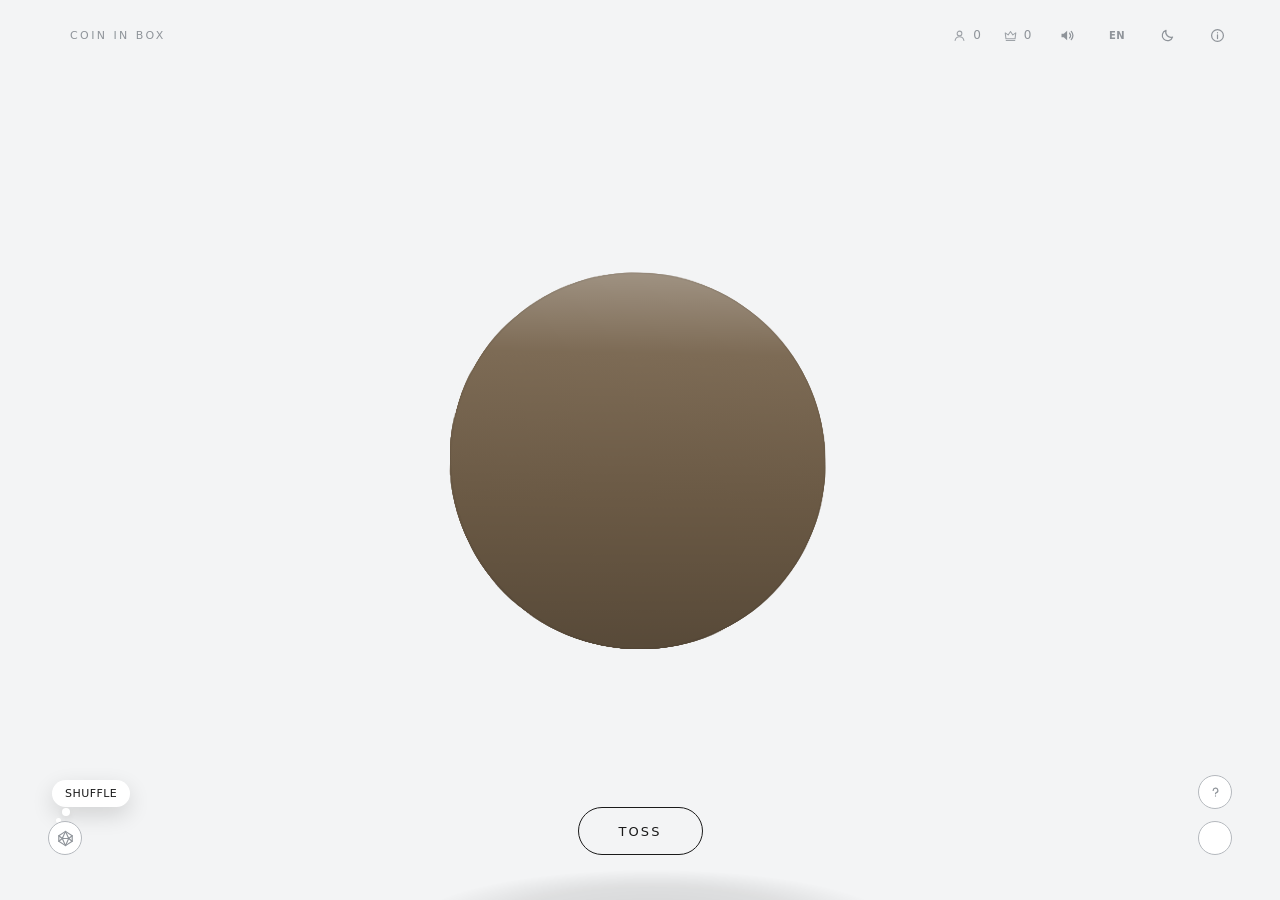
==== commit b4a95613: "deploy: maycristina/coin-in-box-fonte@a67dfb838a6668eb2e5c3c476fd7ee7662594ce8" ====
--- a/index.html
+++ b/index.html
@@ -17,6 +17,9 @@
   <meta name="twitter:title" content="Coin in box">
   <meta name="twitter:description"
     content="Coin in box is a simple game: you toss a coin into the air and then check which side landed face up.">
+  <!-- Cloudflare Web Analytics -->
+  <script type='module' src='https://static.cloudflareinsights.com/beacon.min.js' data-cf-beacon='{"token": "3975140ed2334c518e52debd8be22645"}'></script>
+  <!-- End Cloudflare Web Analytics -->
   <meta name="color-scheme" content="light dark">
   <script>
     (function () {
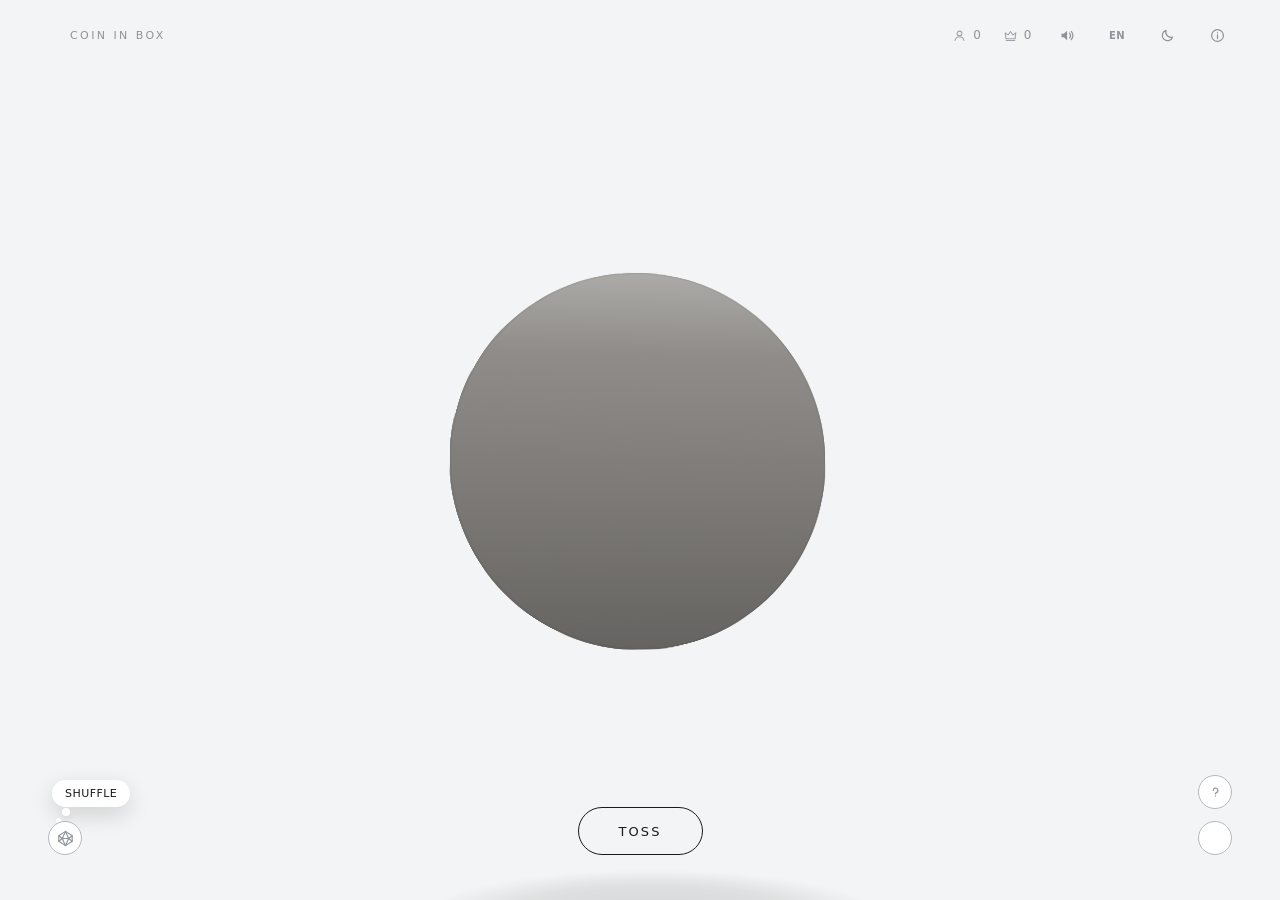
==== commit 3b597736: "deploy: maycristina/coin-in-box-fonte@6361ae64a239c2790726cf095232781afd38ff3e" ====
--- a/index.html
+++ b/index.html
@@ -32,8 +32,6 @@
   <meta name="robots" content="noimageindex">
   <link rel="icon" type="image/png" href="/favicon.png">
   <link rel="apple-touch-icon" href="/favicon.png">
-  <script type='module' src='https://static.cloudflareinsights.com/beacon.min.js'
-    data-cf-beacon='{"token": "fbd215c108ed4c8486694c6825f709f1"}'></script>
   <script type="module" crossorigin src="/assets/jogo-BGwjHKmy.js"></script>
   <link rel="modulepreload" crossorigin href="/assets/modulepreload-polyfill-B5Qt9EMX.js">
   <link rel="modulepreload" crossorigin href="/assets/moedas-C1ZsExzO.js">
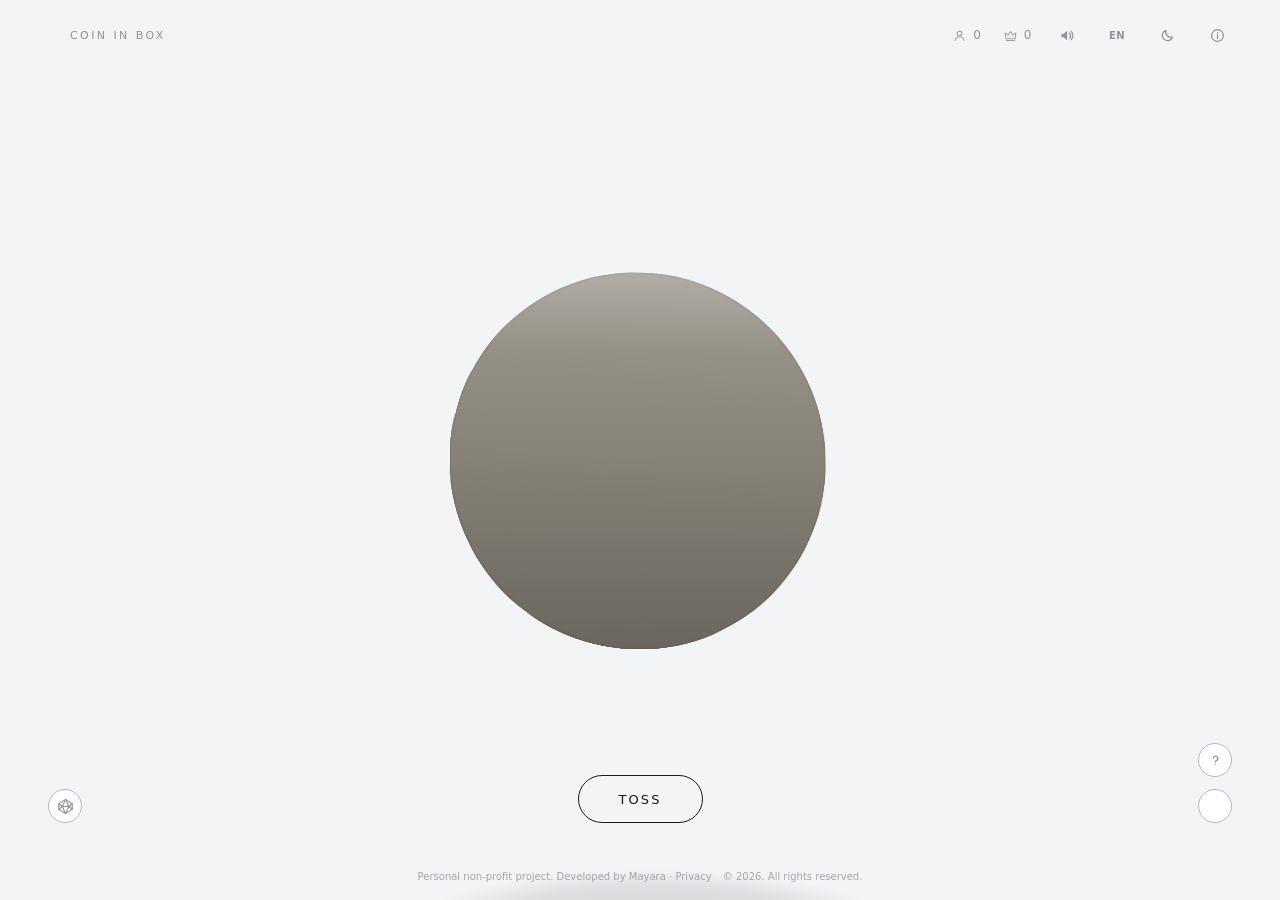
==== commit d2c46040: "deploy: maycristina/coin-in-box-fonte@b52bb106ed4e060f99efabde32930fd375e61f6d" ====
--- a/index.html
+++ b/index.html
@@ -32,12 +32,13 @@
   <meta name="robots" content="noimageindex">
   <link rel="icon" type="image/png" href="/favicon.png">
   <link rel="apple-touch-icon" href="/favicon.png">
-  <script type="module" crossorigin src="/assets/jogo-BGwjHKmy.js"></script>
+  <script type="module" crossorigin src="/assets/jogo-F6IblCI_.js"></script>
   <link rel="modulepreload" crossorigin href="/assets/modulepreload-polyfill-B5Qt9EMX.js">
   <link rel="modulepreload" crossorigin href="/assets/moedas-C1ZsExzO.js">
-  <link rel="modulepreload" crossorigin href="/assets/assinatura-mabo-Dvs5xHYO.js">
+  <link rel="modulepreload" crossorigin href="/assets/assinatura-mabo-BXmSGsDA.js">
+  <link rel="modulepreload" crossorigin href="/assets/bandeirasSprite-Zj9c1BGB.js">
   <link rel="modulepreload" crossorigin href="/assets/api-Bh2g7rTV.js">
-  <link rel="stylesheet" crossorigin href="/assets/jogo-_RfwcXI3.css">
+  <link rel="stylesheet" crossorigin href="/assets/jogo-DSwHEYYC.css">
 </head>
 
 <body>
--- a/assets/jogo-DSwHEYYC.css
+++ b/assets/jogo-DSwHEYYC.css
@@ -0,0 +1 @@
+:root{--rodape-h: 54px;color-scheme:light;--fundo: #f3f4f5;--painel: #fff;--suave: #eceef0;--suave-2: #e4e7ea;--linha: #e6e8eb;--tinta: #1a1a1a;--apagado: #8f949a;--tenue: #b4b8bd;--contraste: #fff;--veu: rgba(0, 0, 0, .32);--sombra-painel: 0 10px 30px rgba(0, 0, 0, .16);--raio: clamp(78px, min(27vw, 21vh), 190px);--espessura: 16px}:root[data-tema=escuro]{color-scheme:dark;--fundo: #121417;--painel: #1d2024;--suave: #2a2e33;--suave-2: #33383e;--linha: #2c3035;--tinta: #eceef0;--apagado: #8b9198;--tenue: #565c63;--contraste: #121417;--veu: rgba(0, 0, 0, .55);--sombra-painel: 0 12px 34px rgba(0, 0, 0, .55)}*{margin:0;padding:0;box-sizing:border-box}html,body{min-height:100%;min-height:100dvh;overflow-x:hidden;overscroll-behavior:none;background:var(--fundo)}body{background:var(--fundo);transition:background-color .3s ease,color .3s ease;font-family:ui-sans-serif,system-ui,-apple-system,Segoe UI,Roboto,sans-serif;color:var(--tinta);-webkit-font-smoothing:antialiased;touch-action:manipulation;-webkit-tap-highlight-color:transparent}.sala{position:fixed;top:0;right:0;bottom:0;left:0;z-index:0;perspective:1400px;perspective-origin:50% 46%;display:grid;place-items:center}.rig{position:relative;grid-area:1 / 1;transform-style:preserve-3d;will-change:transform;transition:opacity .22s ease}.rig.corte{opacity:0}.arco{transform-style:preserve-3d;will-change:transform}.moeda{position:relative;width:calc(var(--raio) * 2);height:calc(var(--raio) * 2);transform-style:preserve-3d;will-change:transform;cursor:pointer;touch-action:none}.face{position:absolute;top:0;right:0;bottom:0;left:0;width:100%;height:100%;border-radius:50%;overflow:hidden;backface-visibility:hidden;-webkit-backface-visibility:hidden}.face canvas{display:block;width:100%;height:100%;transform:scale(var(--zoom, 1))}.sala,.imagem-protegida{user-select:none;-webkit-user-select:none;-webkit-touch-callout:none;-webkit-user-drag:none}.imagem-protegida{display:block}.frente{transform:translateZ(calc(var(--espessura) / 2))}.verso{transform:rotateX(180deg) translateZ(calc(var(--espessura) / 2))}.canto{position:absolute;top:0;right:0;bottom:0;left:0;transform-style:preserve-3d;pointer-events:none}.canto i{position:absolute;top:1px;right:1px;bottom:1px;left:1px;border-radius:50%;background:linear-gradient(to bottom,#ffffff4d,#ffffff0d 22%,#0000001a 62%,#00000042),var(--cor-canto, #b9bec5);box-shadow:inset 0 0 0 1px #00000014}.sombra{position:absolute;left:50%;top:50%;width:calc(var(--raio) * 2);height:calc(var(--raio) * 2);margin:calc(var(--raio) * -1) 0 0 calc(var(--raio) * -1);border-radius:50%;background:radial-gradient(closest-side,#00000057,#0000003d 52%,#0000 84%);transform:rotateX(-90deg) translateZ(calc(var(--raio) * 2.35 + var(--espessura)));will-change:transform,opacity;pointer-events:none}.spinner{position:relative;grid-area:1 / 1;width:calc(var(--raio) * .55);height:calc(var(--raio) * .55);border-radius:50%;border:3px solid var(--tenue);border-top-color:var(--tinta);opacity:0;transition:opacity .2s ease;pointer-events:none;animation:girar .8s linear infinite}.spinner.visivel{opacity:1}@keyframes girar{to{transform:rotate(360deg)}}@media(prefers-reduced-motion:reduce){.spinner{animation:none}}.ui{position:fixed;top:0;right:0;bottom:0;left:0;z-index:1;pointer-events:none;display:flex;flex-direction:column;justify-content:space-between;padding:calc(20px + env(safe-area-inset-top)) calc(clamp(16px,5vw,48px) + env(safe-area-inset-right)) calc(clamp(22px,5vh,56px) + var(--rodape-h) + env(safe-area-inset-bottom)) calc(clamp(16px,5vw,48px) + env(safe-area-inset-left))}.topo{display:flex;justify-content:space-between;align-items:center;min-height:30px;gap:16px}.rotulo{display:flex;align-items:center;gap:7px;min-width:0;font-size:11px;line-height:1;letter-spacing:.22em;text-transform:uppercase;color:var(--apagado);font-variant-numeric:tabular-nums}.rotulo span{overflow:hidden;text-overflow:ellipsis;white-space:nowrap}.rotulo .bandeira{width:15px;height:11px;object-fit:cover;border-radius:2px;opacity:.45;flex:none}.direita{display:flex;align-items:center;flex:none;gap:clamp(10px,2.4vw,20px)}.placar{display:flex;align-items:center;gap:clamp(14px,3vw,22px);color:var(--apagado)}.som{pointer-events:auto;display:inline-flex;align-items:center;justify-content:center;width:30px;height:30px;min-height:0;padding:0;margin:0;border:none;border-radius:50%;background:transparent;color:var(--apagado);text-transform:none;letter-spacing:normal;transition:color .25s ease,background .25s ease,transform .2s ease}#somToggle:hover{background:transparent;color:var(--tinta)}#somToggle:active{background:transparent;color:var(--tinta);transform:scale(.9)}#somToggle:focus-visible{outline:2px solid var(--tinta);outline-offset:2px}.som .mudox{opacity:0;transition:opacity .2s ease}.som[aria-pressed=true] .onda{opacity:0}.som[aria-pressed=true] .mudox{opacity:1}@media(hover:none){#somToggle:hover{color:var(--apagado)}#somToggle:active{color:var(--tinta)}}.idioma{pointer-events:auto;display:inline-flex;align-items:center;justify-content:center;width:30px;height:30px;min-height:0;padding:0;border:none;border-radius:50%;background:transparent;color:var(--apagado);font-size:10px;font-weight:600;letter-spacing:.03em;text-transform:none;transition:color .25s ease,background .25s ease,transform .2s ease}#idiomaBtn:hover{background:transparent;color:var(--tinta)}#idiomaBtn:active{background:transparent;color:var(--tinta);transform:scale(.9)}#idiomaBtn:focus-visible{outline:2px solid var(--tinta);outline-offset:2px}.tema{pointer-events:auto;display:inline-flex;align-items:center;justify-content:center;width:30px;height:30px;min-height:0;padding:0;border:none;border-radius:50%;background:transparent;color:var(--apagado);text-transform:none;letter-spacing:normal;transition:color .25s ease,background .25s ease,transform .2s ease}#temaBtn:hover{background:transparent;color:var(--tinta)}#temaBtn:active{background:transparent;color:var(--tinta);transform:scale(.9)}#temaBtn:focus-visible{outline:2px solid var(--tinta);outline-offset:2px}.menu-info-btn{pointer-events:auto;display:inline-flex;align-items:center;justify-content:center;width:30px;height:30px;min-height:0;padding:0;border:none;border-radius:50%;background:transparent;color:var(--apagado);text-transform:none;letter-spacing:normal;transition:color .25s ease,background .25s ease,transform .2s ease}#menuInfoBtn:hover{background:transparent;color:var(--tinta)}#menuInfoBtn:active{background:transparent;color:var(--tinta);transform:scale(.9)}#menuInfoBtn:focus-visible{outline:2px solid var(--tinta);outline-offset:2px}@media(hover:none){#idiomaBtn:hover{color:var(--apagado)}#idiomaBtn:active{color:var(--tinta)}#menuInfoBtn:hover,#temaBtn:hover{color:var(--apagado)}#menuInfoBtn:active{color:var(--tinta)}}.menu-info-painel{position:fixed;top:calc(58px + env(safe-area-inset-top));right:calc(clamp(16px,5vw,48px) + env(safe-area-inset-right));z-index:6;pointer-events:auto;width:min(270px,calc(100vw - 32px));background:var(--painel);border-radius:16px;padding:14px 16px;box-shadow:var(--sombra-painel)}.menu-info-fechar{position:absolute;top:17px;right:8px;display:inline-flex;align-items:center;justify-content:center;min-height:0;width:22px;height:22px;padding:0;border:none;background:transparent;color:var(--tenue);font-size:16px;line-height:1;letter-spacing:normal;text-transform:none;border-radius:50%}#menuInfoFechar:hover{background:var(--suave);color:var(--tinta)}#menuInfoFechar:active{transform:scale(.9)}.menu-info-voltar{position:absolute;top:17px;left:8px;min-height:0;width:22px;height:22px;padding:0;border:none;background:transparent;color:var(--tenue);letter-spacing:normal;text-transform:none;border-radius:50%;display:inline-flex;align-items:center;justify-content:center}#menuInfoVoltar:hover{background:var(--suave);color:var(--tinta)}#menuInfoVoltar:active{transform:scale(.9)}.menu-info-lista{list-style:none;display:flex;flex-direction:column;gap:2px;padding-top:24px}.menu-info-lista button{display:block;width:100%;min-height:0;padding:10px 8px;border:none;border-radius:10px;background:transparent;color:var(--tinta);font:inherit;font-size:13px;font-weight:500;letter-spacing:normal;text-transform:none;text-align:left;cursor:pointer;transition:background .2s ease}.menu-info-lista a{display:block;padding:10px 8px;border-radius:10px;color:var(--tinta);font-size:13px;font-weight:500;text-decoration:none;transition:background .2s ease}.menu-info-lista a:hover{background:var(--suave)}.menu-info-lista a:active{background:var(--suave-2)}.menu-info-lista a:focus-visible{outline:2px solid var(--tinta);outline-offset:-2px}.menu-info-lista button:hover{background:var(--suave);color:var(--tinta)}.menu-info-lista button:active{transform:none;background:var(--suave-2)}.menu-info-lista button:focus-visible{outline:2px solid var(--tinta);outline-offset:-2px}.menu-info-conteudo{padding-top:0}.menu-info-rolagem{max-height:calc(100vh - 190px - env(safe-area-inset-top) - env(safe-area-inset-bottom));max-height:calc(100dvh - 190px - env(safe-area-inset-top) - env(safe-area-inset-bottom));overflow-y:auto;overscroll-behavior:contain;scrollbar-width:thin;margin-right:-10px;padding-right:10px}.menu-info-secao+.menu-info-secao{margin-top:4px}.menu-info-subtitulo{font-size:12.5px;font-weight:600;margin-bottom:4px}.menu-info-itens{font-size:12.5px;line-height:1.5;color:var(--tinta);margin:0 0 12px;padding-left:16px}.menu-info-itens li+li{margin-top:6px}.menu-info-titulo{font-size:13px;font-weight:600;line-height:28px;padding-right:20px;padding-left:18px;margin-bottom:8px}.menu-info-cabeca{display:flex;align-items:center;gap:6px;margin-bottom:8px;padding-right:28px}.menu-info-cabeca .menu-info-titulo{flex:1;padding-right:0;margin-bottom:0}.menu-info-ouvir{text-decoration:none;flex:none;display:inline-flex;align-items:center;justify-content:center;width:26px;height:26px;min-height:0;padding:0;border:1px solid var(--linha);border-radius:50%;background:transparent;color:var(--apagado);letter-spacing:normal;text-transform:none}.curiosidade-cabeca{display:flex;align-items:center;gap:6px;margin-bottom:8px;padding-right:28px}.curiosidade-cabeca .curiosidade-titulo{flex:1;padding-right:0;margin-bottom:0}#lerCuriosidade:hover:not(:disabled),#lerTutorial:hover:not(:disabled){background:var(--suave);color:var(--tinta)}#lerCuriosidade[aria-pressed=true],#lerTutorial[aria-pressed=true]{border-color:var(--tinta);color:var(--tinta)}#lerCuriosidade:focus-visible,#lerTutorial:focus-visible{outline:2px solid var(--tinta);outline-offset:2px}.menu-info-texto{font-size:12.5px;line-height:1.5;color:var(--tinta);margin-bottom:12px}.menu-info-email{width:100%;min-height:42px;padding:11px 20px;font-size:12px}.marca{display:inline-flex;align-items:center;gap:7px}.marca svg{display:block;flex:none;opacity:.85}.marca b{font-size:12px;font-weight:500;letter-spacing:.06em;font-variant-numeric:tabular-nums;min-width:1ch}.pop-placar{position:fixed;left:0;top:0;transform:translate(-50%);font-size:12px;font-weight:600;letter-spacing:.04em;font-variant-numeric:tabular-nums;color:var(--tinta);opacity:0;pointer-events:none;z-index:2}.pop-placar.subindo{animation:subirPlacar 2.7s ease-out}@keyframes subirPlacar{0%{opacity:1;transform:translate(-50%)}to{opacity:0;transform:translate(-50%,var(--dist, -60px))}}@media(prefers-reduced-motion:reduce){.pop-placar.subindo{animation:desvanecerPlacar 2.7s ease-out}}@keyframes desvanecerPlacar{0%{opacity:1}to{opacity:0}}.rodape{display:flex;flex-direction:column;align-items:center;gap:clamp(12px,2.4vh,22px)}button{pointer-events:auto;font:inherit;font-size:13px;font-weight:500;letter-spacing:.16em;text-transform:uppercase;min-height:48px;padding:15px clamp(30px,9vw,40px);border:1px solid var(--tinta);background:transparent;color:var(--tinta);border-radius:999px;cursor:pointer;transition:background .35s ease,color .35s ease,opacity .35s ease,transform .2s ease}button:hover:not(:disabled){background:var(--tinta);color:var(--contraste)}button:active:not(:disabled){transform:scale(.97)}button:disabled{opacity:.25;cursor:default}button:focus-visible{outline:2px solid var(--tinta);outline-offset:4px}#jogar svg{vertical-align:middle}#jogar.modo-icone{width:48px;height:48px;min-height:0;padding:0;border-radius:50%;letter-spacing:normal;text-transform:none}.bandeira-btn{position:absolute;right:calc(clamp(16px,5vw,48px) + env(safe-area-inset-right));bottom:calc(clamp(22px,5vh,56px) + var(--rodape-h) + env(safe-area-inset-bottom));pointer-events:auto;display:inline-flex;align-items:center;justify-content:center;width:34px;height:34px;min-height:0;padding:0;border:1px solid var(--tenue);border-radius:50%;background:var(--painel);overflow:hidden;transition:transform .2s ease,border-color .25s ease}.bandeira-btn canvas{width:100%;height:100%;object-fit:cover;display:block}#trocarMoeda:hover{background:var(--painel);border-color:var(--tinta)}#trocarMoeda:active{background:var(--painel);transform:scale(.9)}#trocarMoeda:focus-visible{outline:2px solid var(--tinta);outline-offset:3px}.diag-sensor{position:fixed;top:calc(8px + env(safe-area-inset-top));left:8px;z-index:20;pointer-events:none;display:flex;flex-direction:column;gap:2px;background:#000000c7;color:#fff;font-size:10px;line-height:1.4;font-family:ui-monospace,monospace;padding:8px 10px;border-radius:8px;max-width:220px}.diag-sensor b{font-size:10px;margin-bottom:2px}.aleatorio-btn{position:absolute;left:calc(clamp(16px,5vw,48px) + env(safe-area-inset-left));bottom:calc(clamp(22px,5vh,56px) + var(--rodape-h) + env(safe-area-inset-bottom));z-index:1;pointer-events:auto;display:inline-flex;align-items:center;justify-content:center;width:34px;height:34px;min-height:0;padding:0;border:1px solid var(--tenue);border-radius:50%;background:var(--painel);color:var(--apagado);transition:transform .2s ease,border-color .25s ease,color .25s ease}#aleatorioBtn:hover:not(:disabled){background:var(--painel);border-color:var(--tinta);color:var(--tinta)}#aleatorioBtn:active:not(:disabled){background:var(--painel);transform:scale(.9)}#aleatorioBtn:focus-visible{outline:2px solid var(--tinta);outline-offset:3px}@media(hover:none){#aleatorioBtn:hover:not(:disabled){border-color:var(--tenue);color:var(--apagado)}#aleatorioBtn:active:not(:disabled){border-color:var(--tinta);color:var(--tinta)}}.curiosidade-btn{position:absolute;right:calc(clamp(16px,5vw,48px) + env(safe-area-inset-right));bottom:calc(clamp(22px,5vh,56px) + var(--rodape-h) + env(safe-area-inset-bottom) + 46px);z-index:1;pointer-events:auto;display:inline-flex;align-items:center;justify-content:center;width:34px;height:34px;min-height:0;padding:0;border:1px solid var(--tenue);border-radius:50%;background:var(--painel);color:var(--apagado);transition:transform .2s ease,border-color .25s ease,color .25s ease}#curiosidadeBtn:hover{background:var(--painel);border-color:var(--tinta);color:var(--tinta)}#curiosidadeBtn:active{background:var(--painel);transform:scale(.9)}#curiosidadeBtn:focus-visible{outline:2px solid var(--tinta);outline-offset:3px}.menu-info-ouvir.curtir-btn.curtida{color:var(--tinta);border-color:currentColor}.curiosidade-btn.piscando{animation:piscarCuriosidade .8s ease-in-out 2}@keyframes piscarCuriosidade{0%,to{transform:scale(1);border-color:var(--tenue)}50%{transform:scale(1.16);border-color:var(--tinta);color:var(--tinta)}}@media(prefers-reduced-motion:reduce){.curiosidade-btn.piscando{animation:none}}.curiosidade-painel{position:fixed;right:calc(clamp(16px,5vw,48px) + env(safe-area-inset-right));bottom:calc(clamp(22px,5vh,56px) + var(--rodape-h) + env(safe-area-inset-bottom) + 46px + 34px + 10px);z-index:3;pointer-events:auto;width:min(260px,calc(100vw - 32px));background:var(--painel);border-radius:16px;padding:14px 16px;box-shadow:var(--sombra-painel)}.curiosidade-fade-enter-active,.curiosidade-fade-leave-active{transition:opacity .18s ease,transform .18s ease}.curiosidade-fade-enter-from,.curiosidade-fade-leave-to{opacity:0;transform:translateY(6px)}@media(prefers-reduced-motion:reduce){.curiosidade-fade-enter-active,.curiosidade-fade-leave-active{transition:none}}.curiosidade-fechar{position:absolute;top:17px;right:8px;display:inline-flex;align-items:center;justify-content:center;min-height:0;width:22px;height:22px;padding:0;border:none;background:transparent;color:var(--tenue);font-size:16px;line-height:1;letter-spacing:normal;text-transform:none;border-radius:50%}#curiosidadeFechar:hover{background:var(--suave);color:var(--tinta)}#curiosidadeFechar:active{transform:scale(.9)}.curiosidade-titulo{font-size:13px;font-weight:600;line-height:28px;padding-right:20px;margin-bottom:8px}.curiosidade-lista{list-style:none;display:flex;flex-direction:column;gap:7px}.curiosidade-lista li{display:flex;flex-direction:column;gap:1px}.curiosidade-lista b{font-size:10px;font-weight:600;letter-spacing:.08em;text-transform:uppercase;color:var(--apagado)}.curiosidade-lista span{font-size:12.5px;line-height:1.4;color:var(--tinta)}.folha{position:fixed;top:0;right:0;bottom:0;left:0;z-index:5;display:flex;align-items:flex-end;justify-content:center}.folha-fundo{position:absolute;top:0;right:0;bottom:0;left:0;background:var(--veu);opacity:0;transition:opacity .3s ease;pointer-events:auto}.folha.aberta .folha-fundo{opacity:1}.folha-painel{position:relative;pointer-events:auto;display:flex;flex-direction:column;width:min(440px,100%);max-height:68vh;max-height:68dvh;background:var(--painel);border-radius:20px 20px 0 0;box-shadow:0 -12px 34px #00000024;opacity:0;transform:translateY(36px);transition:transform .26s cubic-bezier(.55,0,.75,.4),opacity .22s ease-in}.folha.aberta .folha-painel{opacity:1;transform:none;transition:transform .38s cubic-bezier(.23,1,.32,1),opacity .3s ease-out}.folha-topo{display:flex;gap:8px;padding:16px calc(18px + env(safe-area-inset-right)) 10px calc(18px + env(safe-area-inset-left));border-bottom:1px solid var(--linha)}.busca-moeda{flex:1;min-width:0;display:flex;align-items:center;gap:8px;height:38px;padding:0 14px;border-radius:999px;background:var(--suave);color:var(--apagado);transition:box-shadow .2s ease,background .2s ease}.busca-moeda:focus-within{background:var(--painel);box-shadow:inset 0 0 0 1.5px var(--tinta);color:var(--tinta)}.busca-moeda svg{flex:none}.busca-moeda input{flex:1;min-width:0;height:100%;border:none;outline:none;background:transparent;color:var(--tinta);font:inherit;font-size:13px}.busca-moeda input::placeholder{color:var(--apagado)}.busca-moeda input::-webkit-search-cancel-button{cursor:pointer}.ordem-moeda{position:relative;flex:none;display:flex;align-items:center;color:var(--apagado)}.ordem-moeda select{-moz-appearance:none;appearance:none;-webkit-appearance:none;height:38px;padding:0 28px 0 14px;border:1px solid var(--linha);border-radius:999px;background:var(--painel);color:var(--tinta);font:inherit;font-size:12px;font-weight:500;cursor:pointer;transition:border-color .2s ease}.ordem-moeda select:hover{border-color:var(--tenue)}.ordem-moeda select:focus-visible{outline:2px solid var(--tinta);outline-offset:2px}.ordem-moeda svg{position:absolute;right:12px;pointer-events:none}.folha-lista{overflow-y:auto;overscroll-behavior:contain;padding:8px calc(18px + env(safe-area-inset-right)) calc(22px + env(safe-area-inset-bottom)) calc(18px + env(safe-area-inset-left))}.folha-vazia{padding:22px 10px;font-size:13px;color:var(--apagado);text-align:center}.opcao-moeda{display:flex;align-items:center;gap:14px;width:100%;min-height:0;padding:12px 10px;border:none;border-radius:14px;background:transparent;color:var(--tinta);font:inherit;font-size:13px;letter-spacing:normal;text-transform:none;text-align:left;cursor:pointer;transition:background .2s ease}button.opcao-moeda:hover:not(:disabled){background:var(--suave);color:var(--tinta)}button.opcao-moeda:active:not(:disabled){transform:none}.opcao-moeda:focus-visible{outline:2px solid var(--tinta);outline-offset:-2px}.opcao-texto{display:flex;flex-direction:column;gap:2px;min-width:0}.opcao-nome,.opcao-ano{overflow:hidden;text-overflow:ellipsis;white-space:nowrap}.opcao-ano{font-size:11px;color:var(--apagado)}.opcao-moeda canvas{width:28px;height:20px;object-fit:cover;border-radius:3px;flex:none;box-shadow:0 0 0 1px #00000014}.apenas-leitor{position:absolute;width:1px;height:1px;overflow:hidden;clip:rect(0 0 0 0);white-space:nowrap}@media(max-height:520px){.ui{justify-content:flex-end}.topo{display:none}button{min-height:44px;padding:12px 28px;font-size:12px}#jogar.modo-icone{width:44px;height:44px}}@media(max-width:400px){.rotulo{font-size:10px;letter-spacing:.16em}.placar{gap:10px}.direita{gap:4px}.topo{gap:8px}.marca svg{width:12px;height:12px}}@media(hover:none){button:hover:not(:disabled){background:transparent;color:var(--tinta)}button:active:not(:disabled){background:var(--tinta);color:var(--contraste)}#trocarMoeda:hover{border-color:var(--tenue)}#trocarMoeda:active{border-color:var(--tinta)}#curiosidadeBtn:hover{border-color:var(--tenue);color:var(--apagado)}#curiosidadeBtn:active{border-color:var(--tinta);color:var(--tinta)}}@media(prefers-reduced-motion:reduce){.folha-fundo,.folha-painel,.folha.aberta .folha-painel{transition:none}}.menu-info-creditos{margin-top:10px;padding-top:10px;border-top:1px solid var(--linha);font-size:11px;color:var(--tenue)}.menu-info-creditos a{color:inherit;text-decoration:none}.menu-info-estrela{display:inline-flex;vertical-align:-1px;margin-left:4px}@media(min-width:760px){:root{--rodape-h: 32px}}.rodape-legal{position:fixed;left:0;right:0;bottom:0;z-index:1;padding:6px 12px calc(16px + env(safe-area-inset-bottom));text-align:center;font-size:10px;line-height:1.5;color:var(--apagado);opacity:.8;pointer-events:none}.rodape-legal p{margin:0}.rodape-legal a{pointer-events:auto;color:inherit;text-decoration:none}.rodape-legal a:hover{color:var(--tinta)}.rodape-legal p+p span{margin-left:8px}@media(min-width:760px){.rodape-legal p{display:inline}.rodape-legal p+p:before{content:" · "}}.dica-balao{--seta: 7px;position:fixed;z-index:7;pointer-events:none;background:var(--painel);color:var(--tinta);font-size:11px;font-weight:500;letter-spacing:.04em;text-transform:uppercase;white-space:nowrap;padding:7px 13px;border-radius:12px;box-shadow:0 8px 22px #0000002e;animation:balaoZoom 2.3s cubic-bezier(.34,1.4,.64,1) both}.dica-balao:after{content:"";position:absolute;width:calc(var(--seta) * 2);height:calc(var(--seta) * 2);background:inherit;transform:rotate(45deg);z-index:-1}.dica-dado{left:calc(clamp(16px,5vw,48px) + env(safe-area-inset-left));bottom:calc(clamp(22px,5vh,56px) + var(--rodape-h) + env(safe-area-inset-bottom) + 34px + 12px);transform-origin:17px calc(100% + 6px)}.dica-dado:after{left:10px;bottom:calc(var(--seta) * -1 + 2px)}.dica-sobre{right:calc(clamp(16px,5vw,48px) + env(safe-area-inset-right));top:calc(58px + env(safe-area-inset-top));transform-origin:calc(100% - 15px) -6px}.dica-sobre:after{right:8px;top:calc(var(--seta) * -1 + 2px)}.dica-moedas{right:calc(clamp(16px,5vw,48px) + env(safe-area-inset-right) + 46px);bottom:calc(clamp(22px,5vh,56px) + var(--rodape-h) + env(safe-area-inset-bottom) + 3px);transform-origin:calc(100% + 18px) 50%}.dica-moedas:after{right:calc(var(--seta) * -1 + 2px);top:calc(50% - var(--seta))}@keyframes balaoZoom{0%{opacity:0;transform:scale(.2)}10%{opacity:1;transform:scale(1.14)}16%,88%{opacity:1;transform:scale(1)}to{opacity:0;transform:scale(.2)}}@media(prefers-reduced-motion:reduce){.dica-balao{animation-name:balaoFade}@keyframes balaoFade{0%,to{opacity:0}12%,88%{opacity:1}}}
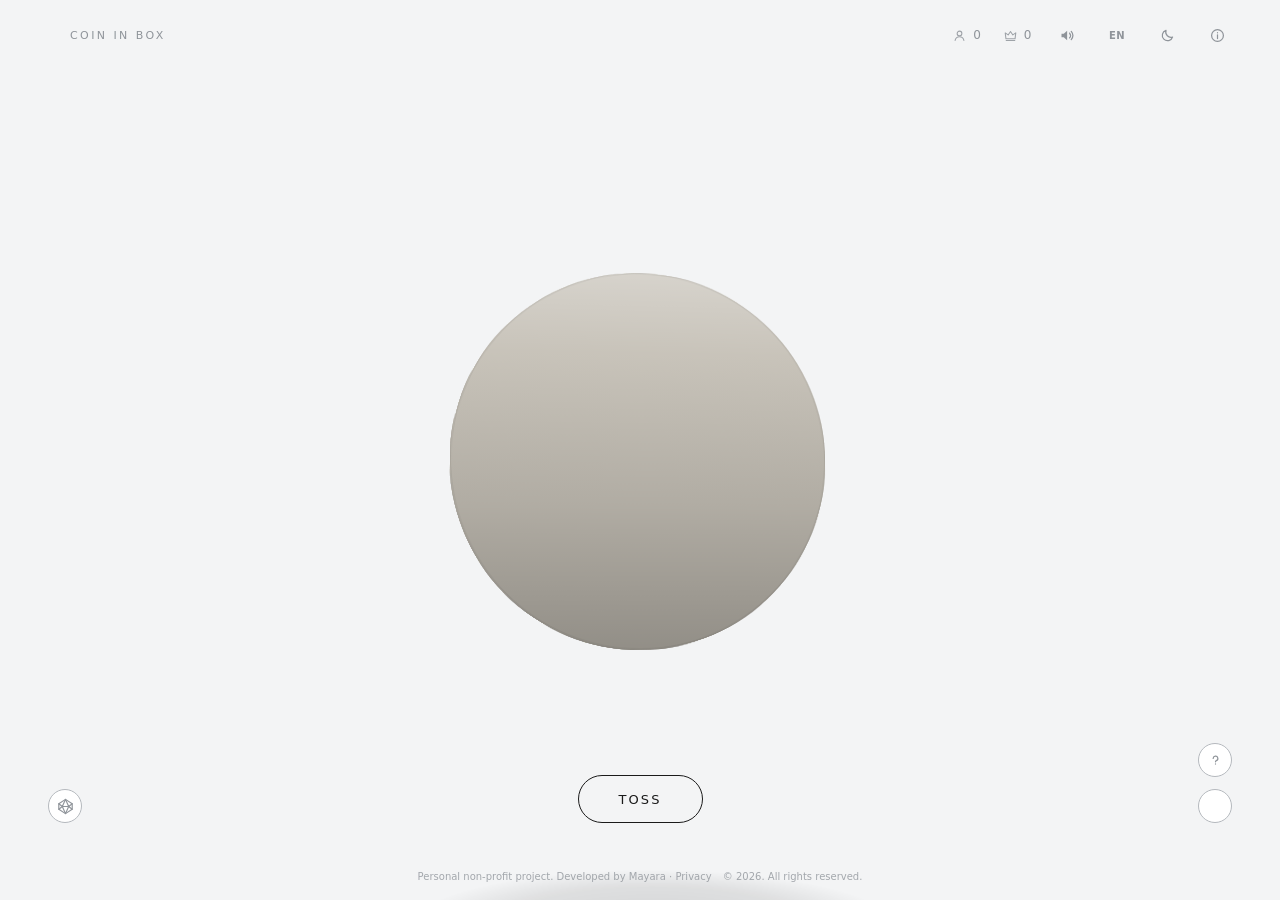
==== commit d1ceb797: "deploy: maycristina/coin-in-box-fonte@464aed0166109589cfa36e40b7f8580d7438dce1" ====
--- a/index.html
+++ b/index.html
@@ -32,11 +32,11 @@
   <meta name="robots" content="noimageindex">
   <link rel="icon" type="image/png" href="/favicon.png">
   <link rel="apple-touch-icon" href="/favicon.png">
-  <script type="module" crossorigin src="/assets/jogo-F6IblCI_.js"></script>
+  <script type="module" crossorigin src="/assets/jogo-WyO24i_W.js"></script>
   <link rel="modulepreload" crossorigin href="/assets/modulepreload-polyfill-B5Qt9EMX.js">
-  <link rel="modulepreload" crossorigin href="/assets/moedas-C1ZsExzO.js">
+  <link rel="modulepreload" crossorigin href="/assets/moedas-BST4rtC6.js">
   <link rel="modulepreload" crossorigin href="/assets/assinatura-mabo-BXmSGsDA.js">
-  <link rel="modulepreload" crossorigin href="/assets/bandeirasSprite-Zj9c1BGB.js">
+  <link rel="modulepreload" crossorigin href="/assets/bandeirasSprite-BPsgJZhI.js">
   <link rel="modulepreload" crossorigin href="/assets/api-Bh2g7rTV.js">
   <link rel="stylesheet" crossorigin href="/assets/jogo-DSwHEYYC.css">
 </head>
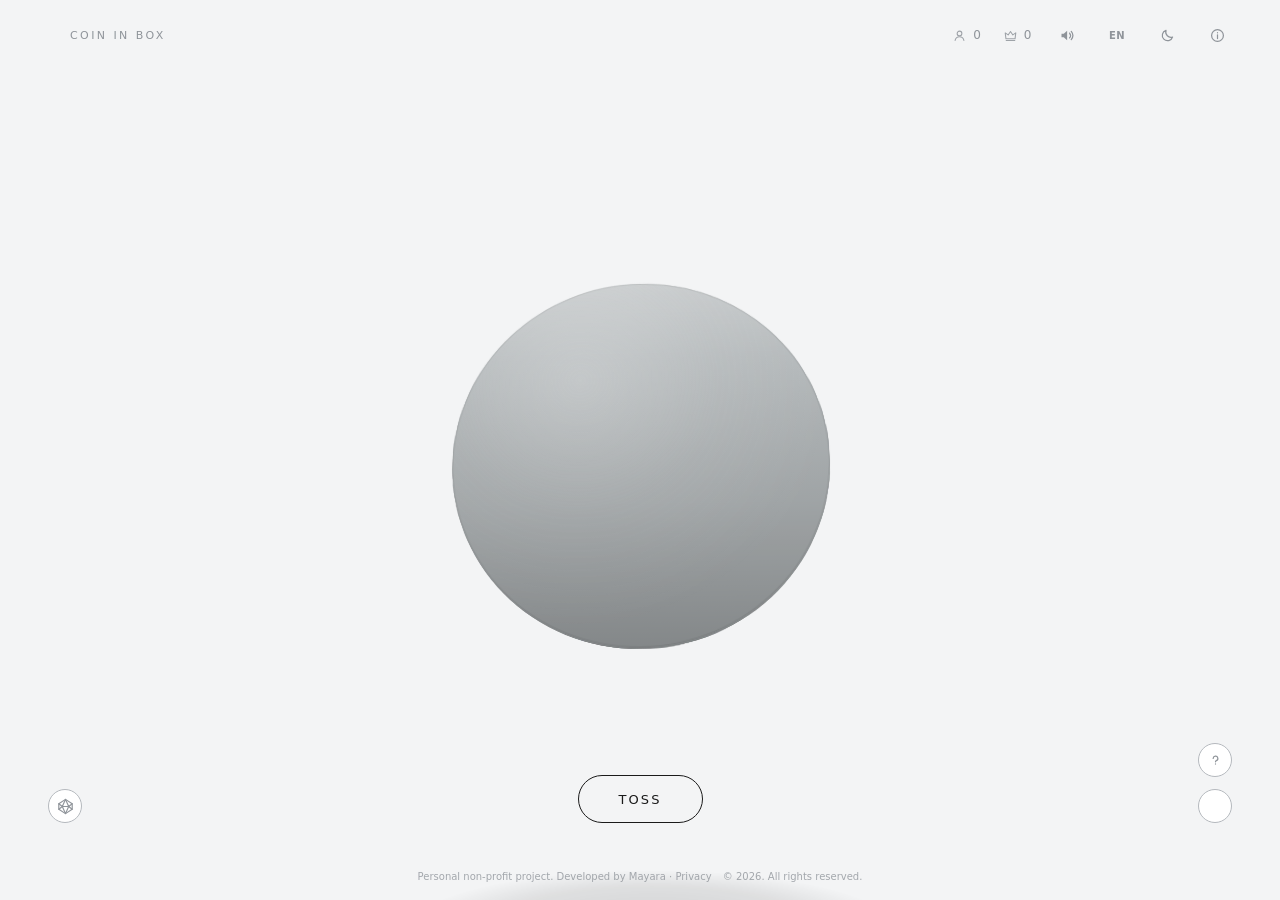
==== commit a21b9a2b: "deploy: maycristina/coin-in-box-fonte@abaa41bb989301874c98b5ec1baf8119fbfda024" ====
--- a/index.html
+++ b/index.html
@@ -32,13 +32,13 @@
   <meta name="robots" content="noimageindex">
   <link rel="icon" type="image/png" href="/favicon.png">
   <link rel="apple-touch-icon" href="/favicon.png">
-  <script type="module" crossorigin src="/assets/jogo-WyO24i_W.js"></script>
+  <script type="module" crossorigin src="/assets/jogo-BDUNccjQ.js"></script>
   <link rel="modulepreload" crossorigin href="/assets/modulepreload-polyfill-B5Qt9EMX.js">
   <link rel="modulepreload" crossorigin href="/assets/moedas-BST4rtC6.js">
-  <link rel="modulepreload" crossorigin href="/assets/assinatura-mabo-BXmSGsDA.js">
+  <link rel="modulepreload" crossorigin href="/assets/assinatura-mabo-CIyQar6s.js">
   <link rel="modulepreload" crossorigin href="/assets/bandeirasSprite-BPsgJZhI.js">
   <link rel="modulepreload" crossorigin href="/assets/api-Bh2g7rTV.js">
-  <link rel="stylesheet" crossorigin href="/assets/jogo-DSwHEYYC.css">
+  <link rel="stylesheet" crossorigin href="/assets/jogo-BwsQ2M6m.css">
 </head>
 
 <body>
--- a/assets/jogo-BwsQ2M6m.css
+++ b/assets/jogo-BwsQ2M6m.css
@@ -0,0 +1 @@
+:root{--rodape-h: 54px;color-scheme:light;--fundo: #f3f4f5;--painel: #fff;--suave: #eceef0;--suave-2: #e4e7ea;--linha: #e6e8eb;--tinta: #1a1a1a;--apagado: #8f949a;--tenue: #b4b8bd;--contraste: #fff;--veu: rgba(0, 0, 0, .32);--sombra-painel: 0 10px 30px rgba(0, 0, 0, .16);--raio: clamp(78px, min(27vw, 21vh), 190px);--espessura: 16px}:root[data-tema=escuro]{color-scheme:dark;--fundo: #121417;--painel: #1d2024;--suave: #2a2e33;--suave-2: #33383e;--linha: #2c3035;--tinta: #eceef0;--apagado: #8b9198;--tenue: #565c63;--contraste: #121417;--veu: rgba(0, 0, 0, .55);--sombra-painel: 0 12px 34px rgba(0, 0, 0, .55)}*{margin:0;padding:0;box-sizing:border-box}html,body{min-height:100%;min-height:100dvh;overflow-x:hidden;overscroll-behavior:none;background:var(--fundo)}body{background:var(--fundo);transition:background-color .3s ease,color .3s ease;font-family:ui-sans-serif,system-ui,-apple-system,Segoe UI,Roboto,sans-serif;color:var(--tinta);-webkit-font-smoothing:antialiased;touch-action:manipulation;-webkit-tap-highlight-color:transparent}.sala{position:fixed;top:0;right:0;bottom:0;left:0;z-index:0;perspective:1400px;perspective-origin:50% 46%;display:grid;place-items:center}.rig{position:relative;grid-area:1 / 1;transform-style:preserve-3d;will-change:transform;transition:opacity .22s ease}.rig.corte{opacity:0}.arco{transform-style:preserve-3d;will-change:transform;cursor:grab;touch-action:none}.arco.segurando{cursor:grabbing}.moeda{position:relative;width:calc(var(--raio) * 2);height:calc(var(--raio) * 2);transform-style:preserve-3d;will-change:transform;touch-action:none}.face{position:absolute;top:0;right:0;bottom:0;left:0;width:100%;height:100%;border-radius:50%;overflow:hidden;backface-visibility:hidden;-webkit-backface-visibility:hidden}.face:before,.face:after{content:"";position:absolute;top:0;right:0;bottom:0;left:0;border-radius:50%;pointer-events:none}.face:before{background:#000;opacity:var(--sombra, 0)}.face:after{background:radial-gradient(circle at 34% 28%,#ffffffd9,#ffffff40 38%,#fff0 68%);opacity:var(--brilho, 0)}.face canvas{display:block;width:100%;height:100%;transform:scale(var(--zoom, 1))}.sala,.imagem-protegida{user-select:none;-webkit-user-select:none;-webkit-touch-callout:none;-webkit-user-drag:none}.imagem-protegida{display:block}.frente{transform:translateZ(calc(var(--espessura) / 2))}.verso{transform:rotateX(180deg) translateZ(calc(var(--espessura) / 2))}.canto{position:absolute;top:0;right:0;bottom:0;left:0;transform-style:preserve-3d;pointer-events:none}.canto i{position:absolute;top:1px;right:1px;bottom:1px;left:1px;border-radius:50%;background:linear-gradient(to bottom,#ffffff4d,#ffffff0d 22%,#0000001a 62%,#00000042),var(--cor-canto, #b9bec5);box-shadow:inset 0 0 0 1px #00000014}.sombra{position:absolute;left:50%;top:50%;width:calc(var(--raio) * 2);height:calc(var(--raio) * 2);margin:calc(var(--raio) * -1) 0 0 calc(var(--raio) * -1);border-radius:50%;background:radial-gradient(closest-side,#00000057,#0000003d 52%,#0000 84%);transform:rotateX(-90deg) translateZ(calc(var(--raio) * 2.35 + var(--espessura)));will-change:transform,opacity;pointer-events:none}.spinner{position:relative;grid-area:1 / 1;width:calc(var(--raio) * .55);height:calc(var(--raio) * .55);border-radius:50%;border:3px solid var(--tenue);border-top-color:var(--tinta);opacity:0;transition:opacity .2s ease;pointer-events:none;animation:girar .8s linear infinite}.spinner.visivel{opacity:1}@keyframes girar{to{transform:rotate(360deg)}}@media(prefers-reduced-motion:reduce){.spinner{animation:none}}.ui{position:fixed;top:0;right:0;bottom:0;left:0;z-index:1;pointer-events:none;display:flex;flex-direction:column;justify-content:space-between;padding:calc(20px + env(safe-area-inset-top)) calc(clamp(16px,5vw,48px) + env(safe-area-inset-right)) calc(clamp(22px,5vh,56px) + var(--rodape-h) + env(safe-area-inset-bottom)) calc(clamp(16px,5vw,48px) + env(safe-area-inset-left))}.topo{display:flex;justify-content:space-between;align-items:center;min-height:30px;gap:16px}.rotulo{display:flex;align-items:center;gap:7px;min-width:0;font-size:11px;line-height:1;letter-spacing:.22em;text-transform:uppercase;color:var(--apagado);font-variant-numeric:tabular-nums}.rotulo span{overflow:hidden;text-overflow:ellipsis;white-space:nowrap}.rotulo .bandeira{width:15px;height:11px;object-fit:cover;border-radius:2px;opacity:.45;flex:none}.direita{display:flex;align-items:center;flex:none;gap:clamp(10px,2.4vw,20px)}.placar{display:flex;align-items:center;gap:clamp(14px,3vw,22px);color:var(--apagado)}.som{pointer-events:auto;display:inline-flex;align-items:center;justify-content:center;width:30px;height:30px;min-height:0;padding:0;margin:0;border:none;border-radius:50%;background:transparent;color:var(--apagado);text-transform:none;letter-spacing:normal;transition:color .25s ease,background .25s ease,transform .2s ease}#somToggle:hover{background:transparent;color:var(--tinta)}#somToggle:active{background:transparent;color:var(--tinta);transform:scale(.9)}#somToggle:focus-visible{outline:2px solid var(--tinta);outline-offset:2px}.som .mudox{opacity:0;transition:opacity .2s ease}.som[aria-pressed=true] .onda{opacity:0}.som[aria-pressed=true] .mudox{opacity:1}@media(hover:none){#somToggle:hover{color:var(--apagado)}#somToggle:active{color:var(--tinta)}}.idioma{pointer-events:auto;display:inline-flex;align-items:center;justify-content:center;width:30px;height:30px;min-height:0;padding:0;border:none;border-radius:50%;background:transparent;color:var(--apagado);font-size:10px;font-weight:600;letter-spacing:.03em;text-transform:none;transition:color .25s ease,background .25s ease,transform .2s ease}#idiomaBtn:hover{background:transparent;color:var(--tinta)}#idiomaBtn:active{background:transparent;color:var(--tinta);transform:scale(.9)}#idiomaBtn:focus-visible{outline:2px solid var(--tinta);outline-offset:2px}.tema{pointer-events:auto;display:inline-flex;align-items:center;justify-content:center;width:30px;height:30px;min-height:0;padding:0;border:none;border-radius:50%;background:transparent;color:var(--apagado);text-transform:none;letter-spacing:normal;transition:color .25s ease,background .25s ease,transform .2s ease}#temaBtn:hover{background:transparent;color:var(--tinta)}#temaBtn:active{background:transparent;color:var(--tinta);transform:scale(.9)}#temaBtn:focus-visible{outline:2px solid var(--tinta);outline-offset:2px}.menu-info-btn{pointer-events:auto;display:inline-flex;align-items:center;justify-content:center;width:30px;height:30px;min-height:0;padding:0;border:none;border-radius:50%;background:transparent;color:var(--apagado);text-transform:none;letter-spacing:normal;transition:color .25s ease,background .25s ease,transform .2s ease}#menuInfoBtn:hover{background:transparent;color:var(--tinta)}#menuInfoBtn:active{background:transparent;color:var(--tinta);transform:scale(.9)}#menuInfoBtn:focus-visible{outline:2px solid var(--tinta);outline-offset:2px}@media(hover:none){#idiomaBtn:hover{color:var(--apagado)}#idiomaBtn:active{color:var(--tinta)}#menuInfoBtn:hover,#temaBtn:hover{color:var(--apagado)}#menuInfoBtn:active{color:var(--tinta)}}.menu-info-painel{position:fixed;top:calc(58px + env(safe-area-inset-top));right:calc(clamp(16px,5vw,48px) + env(safe-area-inset-right));z-index:6;pointer-events:auto;width:min(270px,calc(100vw - 32px));background:var(--painel);border-radius:16px;padding:14px 16px;box-shadow:var(--sombra-painel)}.menu-info-fechar{position:absolute;top:17px;right:8px;display:inline-flex;align-items:center;justify-content:center;min-height:0;width:22px;height:22px;padding:0;border:none;background:transparent;color:var(--tenue);font-size:16px;line-height:1;letter-spacing:normal;text-transform:none;border-radius:50%}#menuInfoFechar:hover{background:var(--suave);color:var(--tinta)}#menuInfoFechar:active{transform:scale(.9)}.menu-info-voltar{position:absolute;top:17px;left:8px;min-height:0;width:22px;height:22px;padding:0;border:none;background:transparent;color:var(--tenue);letter-spacing:normal;text-transform:none;border-radius:50%;display:inline-flex;align-items:center;justify-content:center}#menuInfoVoltar:hover{background:var(--suave);color:var(--tinta)}#menuInfoVoltar:active{transform:scale(.9)}.menu-info-lista{list-style:none;display:flex;flex-direction:column;gap:2px;padding-top:24px}.menu-info-lista button{display:block;width:100%;min-height:0;padding:10px 8px;border:none;border-radius:10px;background:transparent;color:var(--tinta);font:inherit;font-size:13px;font-weight:500;letter-spacing:normal;text-transform:none;text-align:left;cursor:pointer;transition:background .2s ease}.menu-info-lista a{display:block;padding:10px 8px;border-radius:10px;color:var(--tinta);font-size:13px;font-weight:500;text-decoration:none;transition:background .2s ease}.menu-info-lista a:hover{background:var(--suave)}.menu-info-lista a:active{background:var(--suave-2)}.menu-info-lista a:focus-visible{outline:2px solid var(--tinta);outline-offset:-2px}.menu-info-lista button:hover{background:var(--suave);color:var(--tinta)}.menu-info-lista button:active{transform:none;background:var(--suave-2)}.menu-info-lista button:focus-visible{outline:2px solid var(--tinta);outline-offset:-2px}.menu-info-conteudo{padding-top:0}.menu-info-rolagem{max-height:calc(100vh - 190px - env(safe-area-inset-top) - env(safe-area-inset-bottom));max-height:calc(100dvh - 190px - env(safe-area-inset-top) - env(safe-area-inset-bottom));overflow-y:auto;overscroll-behavior:contain;scrollbar-width:thin;margin-right:-10px;padding-right:10px}.menu-info-secao+.menu-info-secao{margin-top:4px}.menu-info-subtitulo{font-size:12.5px;font-weight:600;margin-bottom:4px}.menu-info-itens{font-size:12.5px;line-height:1.5;color:var(--tinta);margin:0 0 12px;padding-left:16px}.menu-info-itens li+li{margin-top:6px}.menu-info-titulo{font-size:13px;font-weight:600;line-height:28px;padding-right:20px;padding-left:18px;margin-bottom:8px}.menu-info-cabeca{display:flex;align-items:center;gap:6px;margin-bottom:8px;padding-right:28px}.menu-info-cabeca .menu-info-titulo{flex:1;padding-right:0;margin-bottom:0}.menu-info-ouvir{text-decoration:none;flex:none;display:inline-flex;align-items:center;justify-content:center;width:26px;height:26px;min-height:0;padding:0;border:1px solid var(--linha);border-radius:50%;background:transparent;color:var(--apagado);letter-spacing:normal;text-transform:none}.curiosidade-cabeca{display:flex;align-items:center;gap:6px;margin-bottom:8px;padding-right:28px}.curiosidade-cabeca .curiosidade-titulo{flex:1;padding-right:0;margin-bottom:0}#lerCuriosidade:hover:not(:disabled),#lerTutorial:hover:not(:disabled){background:var(--suave);color:var(--tinta)}#lerCuriosidade[aria-pressed=true],#lerTutorial[aria-pressed=true]{border-color:var(--tinta);color:var(--tinta)}#lerCuriosidade:focus-visible,#lerTutorial:focus-visible{outline:2px solid var(--tinta);outline-offset:2px}.menu-info-texto{font-size:12.5px;line-height:1.5;color:var(--tinta);margin-bottom:12px}.menu-info-email{width:100%;min-height:42px;padding:11px 20px;font-size:12px}.marca{display:inline-flex;align-items:center;gap:7px}.marca svg{display:block;flex:none;opacity:.85}.marca b{font-size:12px;font-weight:500;letter-spacing:.06em;font-variant-numeric:tabular-nums;min-width:1ch}.pop-placar{position:fixed;left:0;top:0;transform:translate(-50%);font-size:12px;font-weight:600;letter-spacing:.04em;font-variant-numeric:tabular-nums;color:var(--tinta);opacity:0;pointer-events:none;z-index:2}.pop-placar.subindo{animation:subirPlacar 2.7s ease-out}@keyframes subirPlacar{0%{opacity:1;transform:translate(-50%)}to{opacity:0;transform:translate(-50%,var(--dist, -60px))}}@media(prefers-reduced-motion:reduce){.pop-placar.subindo{animation:desvanecerPlacar 2.7s ease-out}}@keyframes desvanecerPlacar{0%{opacity:1}to{opacity:0}}.rodape{display:flex;flex-direction:column;align-items:center;gap:clamp(12px,2.4vh,22px)}button{pointer-events:auto;font:inherit;font-size:13px;font-weight:500;letter-spacing:.16em;text-transform:uppercase;min-height:48px;padding:15px clamp(30px,9vw,40px);border:1px solid var(--tinta);background:transparent;color:var(--tinta);border-radius:999px;cursor:pointer;transition:background .35s ease,color .35s ease,opacity .35s ease,transform .2s ease}button:hover:not(:disabled){background:var(--tinta);color:var(--contraste)}button:active:not(:disabled){transform:scale(.97)}button:disabled{opacity:.25;cursor:default}button:focus-visible{outline:2px solid var(--tinta);outline-offset:4px}#jogar svg{vertical-align:middle}#jogar.modo-icone{width:48px;height:48px;min-height:0;padding:0;border-radius:50%;letter-spacing:normal;text-transform:none}.bandeira-btn{position:absolute;right:calc(clamp(16px,5vw,48px) + env(safe-area-inset-right));bottom:calc(clamp(22px,5vh,56px) + var(--rodape-h) + env(safe-area-inset-bottom));pointer-events:auto;display:inline-flex;align-items:center;justify-content:center;width:34px;height:34px;min-height:0;padding:0;border:1px solid var(--tenue);border-radius:50%;background:var(--painel);overflow:hidden;transition:transform .2s ease,border-color .25s ease}.bandeira-btn canvas{width:100%;height:100%;object-fit:cover;display:block}#trocarMoeda:hover{background:var(--painel);border-color:var(--tinta)}#trocarMoeda:active{background:var(--painel);transform:scale(.9)}#trocarMoeda:focus-visible{outline:2px solid var(--tinta);outline-offset:3px}.diag-sensor{position:fixed;top:calc(8px + env(safe-area-inset-top));left:8px;z-index:20;pointer-events:none;display:flex;flex-direction:column;gap:2px;background:#000000c7;color:#fff;font-size:10px;line-height:1.4;font-family:ui-monospace,monospace;padding:8px 10px;border-radius:8px;max-width:220px}.diag-sensor b{font-size:10px;margin-bottom:2px}.aleatorio-btn{position:absolute;left:calc(clamp(16px,5vw,48px) + env(safe-area-inset-left));bottom:calc(clamp(22px,5vh,56px) + var(--rodape-h) + env(safe-area-inset-bottom));z-index:1;pointer-events:auto;display:inline-flex;align-items:center;justify-content:center;width:34px;height:34px;min-height:0;padding:0;border:1px solid var(--tenue);border-radius:50%;background:var(--painel);color:var(--apagado);transition:transform .2s ease,border-color .25s ease,color .25s ease}#aleatorioBtn:hover:not(:disabled){background:var(--painel);border-color:var(--tinta);color:var(--tinta)}#aleatorioBtn:active:not(:disabled){background:var(--painel);transform:scale(.9)}#aleatorioBtn:focus-visible{outline:2px solid var(--tinta);outline-offset:3px}@media(hover:none){#aleatorioBtn:hover:not(:disabled){border-color:var(--tenue);color:var(--apagado)}#aleatorioBtn:active:not(:disabled){border-color:var(--tinta);color:var(--tinta)}}.curiosidade-btn{position:absolute;right:calc(clamp(16px,5vw,48px) + env(safe-area-inset-right));bottom:calc(clamp(22px,5vh,56px) + var(--rodape-h) + env(safe-area-inset-bottom) + 46px);z-index:1;pointer-events:auto;display:inline-flex;align-items:center;justify-content:center;width:34px;height:34px;min-height:0;padding:0;border:1px solid var(--tenue);border-radius:50%;background:var(--painel);color:var(--apagado);transition:transform .2s ease,border-color .25s ease,color .25s ease}#curiosidadeBtn:hover{background:var(--painel);border-color:var(--tinta);color:var(--tinta)}#curiosidadeBtn:active{background:var(--painel);transform:scale(.9)}#curiosidadeBtn:focus-visible{outline:2px solid var(--tinta);outline-offset:3px}.menu-info-ouvir.curtir-btn.curtida{color:var(--tinta);border-color:currentColor}.curiosidade-btn.piscando{animation:piscarCuriosidade .8s ease-in-out 2}@keyframes piscarCuriosidade{0%,to{transform:scale(1);border-color:var(--tenue)}50%{transform:scale(1.16);border-color:var(--tinta);color:var(--tinta)}}@media(prefers-reduced-motion:reduce){.curiosidade-btn.piscando{animation:none}}.curiosidade-painel{position:fixed;right:calc(clamp(16px,5vw,48px) + env(safe-area-inset-right));bottom:calc(clamp(22px,5vh,56px) + var(--rodape-h) + env(safe-area-inset-bottom) + 46px + 34px + 10px);z-index:3;pointer-events:auto;width:min(260px,calc(100vw - 32px));background:var(--painel);border-radius:16px;padding:14px 16px;box-shadow:var(--sombra-painel)}.curiosidade-fade-enter-active,.curiosidade-fade-leave-active{transition:opacity .18s ease,transform .18s ease}.curiosidade-fade-enter-from,.curiosidade-fade-leave-to{opacity:0;transform:translateY(6px)}@media(prefers-reduced-motion:reduce){.curiosidade-fade-enter-active,.curiosidade-fade-leave-active{transition:none}}.curiosidade-fechar{position:absolute;top:17px;right:8px;display:inline-flex;align-items:center;justify-content:center;min-height:0;width:22px;height:22px;padding:0;border:none;background:transparent;color:var(--tenue);font-size:16px;line-height:1;letter-spacing:normal;text-transform:none;border-radius:50%}#curiosidadeFechar:hover{background:var(--suave);color:var(--tinta)}#curiosidadeFechar:active{transform:scale(.9)}.curiosidade-titulo{font-size:13px;font-weight:600;line-height:28px;padding-right:20px;margin-bottom:8px}.curiosidade-lista{list-style:none;display:flex;flex-direction:column;gap:7px}.curiosidade-lista li{display:flex;flex-direction:column;gap:1px}.curiosidade-lista b{font-size:10px;font-weight:600;letter-spacing:.08em;text-transform:uppercase;color:var(--apagado)}.curiosidade-lista span{font-size:12.5px;line-height:1.4;color:var(--tinta)}.folha{position:fixed;top:0;right:0;bottom:0;left:0;z-index:5;display:flex;align-items:flex-end;justify-content:center}.folha-fundo{position:absolute;top:0;right:0;bottom:0;left:0;background:var(--veu);opacity:0;transition:opacity .3s ease;pointer-events:auto}.folha.aberta .folha-fundo{opacity:1}.folha-painel{position:relative;pointer-events:auto;display:flex;flex-direction:column;width:min(440px,100%);max-height:68vh;max-height:68dvh;background:var(--painel);border-radius:20px 20px 0 0;box-shadow:0 -12px 34px #00000024;opacity:0;transform:translateY(36px);transition:transform .26s cubic-bezier(.55,0,.75,.4),opacity .22s ease-in}.folha.aberta .folha-painel{opacity:1;transform:none;transition:transform .38s cubic-bezier(.23,1,.32,1),opacity .3s ease-out}.folha-topo{display:flex;gap:8px;padding:16px calc(18px + env(safe-area-inset-right)) 10px calc(18px + env(safe-area-inset-left));border-bottom:1px solid var(--linha)}.busca-moeda{flex:1;min-width:0;display:flex;align-items:center;gap:8px;height:38px;padding:0 14px;border-radius:999px;background:var(--suave);color:var(--apagado);transition:box-shadow .2s ease,background .2s ease}.busca-moeda:focus-within{background:var(--painel);box-shadow:inset 0 0 0 1.5px var(--tinta);color:var(--tinta)}.busca-moeda svg{flex:none}.busca-moeda input{flex:1;min-width:0;height:100%;border:none;outline:none;background:transparent;color:var(--tinta);font:inherit;font-size:13px}.busca-moeda input::placeholder{color:var(--apagado)}.busca-moeda input::-webkit-search-cancel-button{cursor:pointer}.ordem-moeda{position:relative;flex:none;display:flex;align-items:center;color:var(--apagado)}.ordem-moeda select{-moz-appearance:none;appearance:none;-webkit-appearance:none;height:38px;padding:0 28px 0 14px;border:1px solid var(--linha);border-radius:999px;background:var(--painel);color:var(--tinta);font:inherit;font-size:12px;font-weight:500;cursor:pointer;transition:border-color .2s ease}.ordem-moeda select:hover{border-color:var(--tenue)}.ordem-moeda select:focus-visible{outline:2px solid var(--tinta);outline-offset:2px}.ordem-moeda svg{position:absolute;right:12px;pointer-events:none}.folha-lista{overflow-y:auto;overscroll-behavior:contain;padding:8px calc(18px + env(safe-area-inset-right)) calc(22px + env(safe-area-inset-bottom)) calc(18px + env(safe-area-inset-left))}.folha-vazia{padding:22px 10px;font-size:13px;color:var(--apagado);text-align:center}.opcao-moeda{display:flex;align-items:center;gap:14px;width:100%;min-height:0;padding:12px 10px;border:none;border-radius:14px;background:transparent;color:var(--tinta);font:inherit;font-size:13px;letter-spacing:normal;text-transform:none;text-align:left;cursor:pointer;transition:background .2s ease}button.opcao-moeda:hover:not(:disabled){background:var(--suave);color:var(--tinta)}button.opcao-moeda:active:not(:disabled){transform:none}.opcao-moeda:focus-visible{outline:2px solid var(--tinta);outline-offset:-2px}.opcao-texto{display:flex;flex-direction:column;gap:2px;min-width:0}.opcao-nome,.opcao-ano{overflow:hidden;text-overflow:ellipsis;white-space:nowrap}.opcao-ano{font-size:11px;color:var(--apagado)}.opcao-moeda canvas{width:28px;height:20px;object-fit:cover;border-radius:3px;flex:none;box-shadow:0 0 0 1px #00000014}.apenas-leitor{position:absolute;width:1px;height:1px;overflow:hidden;clip:rect(0 0 0 0);white-space:nowrap}@media(max-height:520px){.ui{justify-content:flex-end}.topo{display:none}button{min-height:44px;padding:12px 28px;font-size:12px}#jogar.modo-icone{width:44px;height:44px}}@media(max-width:400px){.rotulo{font-size:10px;letter-spacing:.16em}.placar{gap:10px}.direita{gap:4px}.topo{gap:8px}.marca svg{width:12px;height:12px}}@media(hover:none){button:hover:not(:disabled){background:transparent;color:var(--tinta)}button:active:not(:disabled){background:var(--tinta);color:var(--contraste)}#trocarMoeda:hover{border-color:var(--tenue)}#trocarMoeda:active{border-color:var(--tinta)}#curiosidadeBtn:hover{border-color:var(--tenue);color:var(--apagado)}#curiosidadeBtn:active{border-color:var(--tinta);color:var(--tinta)}}@media(prefers-reduced-motion:reduce){.folha-fundo,.folha-painel,.folha.aberta .folha-painel{transition:none}}.menu-info-creditos{margin-top:10px;padding-top:10px;border-top:1px solid var(--linha);font-size:11px;color:var(--tenue)}.menu-info-creditos a{color:inherit;text-decoration:none}.menu-info-estrela{display:inline-flex;vertical-align:-1px;margin-left:4px}@media(min-width:760px){:root{--rodape-h: 32px}}.rodape-legal{position:fixed;left:0;right:0;bottom:0;z-index:1;padding:6px 12px calc(16px + env(safe-area-inset-bottom));text-align:center;font-size:10px;line-height:1.5;color:var(--apagado);opacity:.8;pointer-events:none}.rodape-legal p{margin:0}.rodape-legal a{pointer-events:auto;color:inherit;text-decoration:none}.rodape-legal a:hover{color:var(--tinta)}.rodape-legal p+p span{margin-left:8px}@media(min-width:760px){.rodape-legal p{display:inline}.rodape-legal p+p:before{content:" · "}}.dica-balao{--seta: 7px;position:fixed;z-index:7;pointer-events:none;background:var(--painel);color:var(--tinta);font-size:11px;font-weight:500;letter-spacing:.04em;text-transform:uppercase;white-space:nowrap;padding:7px 13px;border-radius:12px;box-shadow:0 8px 22px #0000002e;animation:balaoZoom 2.3s cubic-bezier(.34,1.4,.64,1) both}.dica-balao:after{content:"";position:absolute;width:calc(var(--seta) * 2);height:calc(var(--seta) * 2);background:inherit;transform:rotate(45deg);z-index:-1}.dica-dado{left:calc(clamp(16px,5vw,48px) + env(safe-area-inset-left));bottom:calc(clamp(22px,5vh,56px) + var(--rodape-h) + env(safe-area-inset-bottom) + 34px + 12px);transform-origin:17px calc(100% + 6px)}.dica-dado:after{left:10px;bottom:calc(var(--seta) * -1 + 2px)}.dica-sobre{right:calc(clamp(16px,5vw,48px) + env(safe-area-inset-right));top:calc(58px + env(safe-area-inset-top));transform-origin:calc(100% - 15px) -6px}.dica-sobre:after{right:8px;top:calc(var(--seta) * -1 + 2px)}.dica-moedas{right:calc(clamp(16px,5vw,48px) + env(safe-area-inset-right) + 46px);bottom:calc(clamp(22px,5vh,56px) + var(--rodape-h) + env(safe-area-inset-bottom) + 3px);transform-origin:calc(100% + 18px) 50%}.dica-moedas:after{right:calc(var(--seta) * -1 + 2px);top:calc(50% - var(--seta))}@keyframes balaoZoom{0%{opacity:0;transform:scale(.2)}10%{opacity:1;transform:scale(1.14)}16%,88%{opacity:1;transform:scale(1)}to{opacity:0;transform:scale(.2)}}@media(prefers-reduced-motion:reduce){.dica-balao{animation-name:balaoFade}@keyframes balaoFade{0%,to{opacity:0}12%,88%{opacity:1}}}
